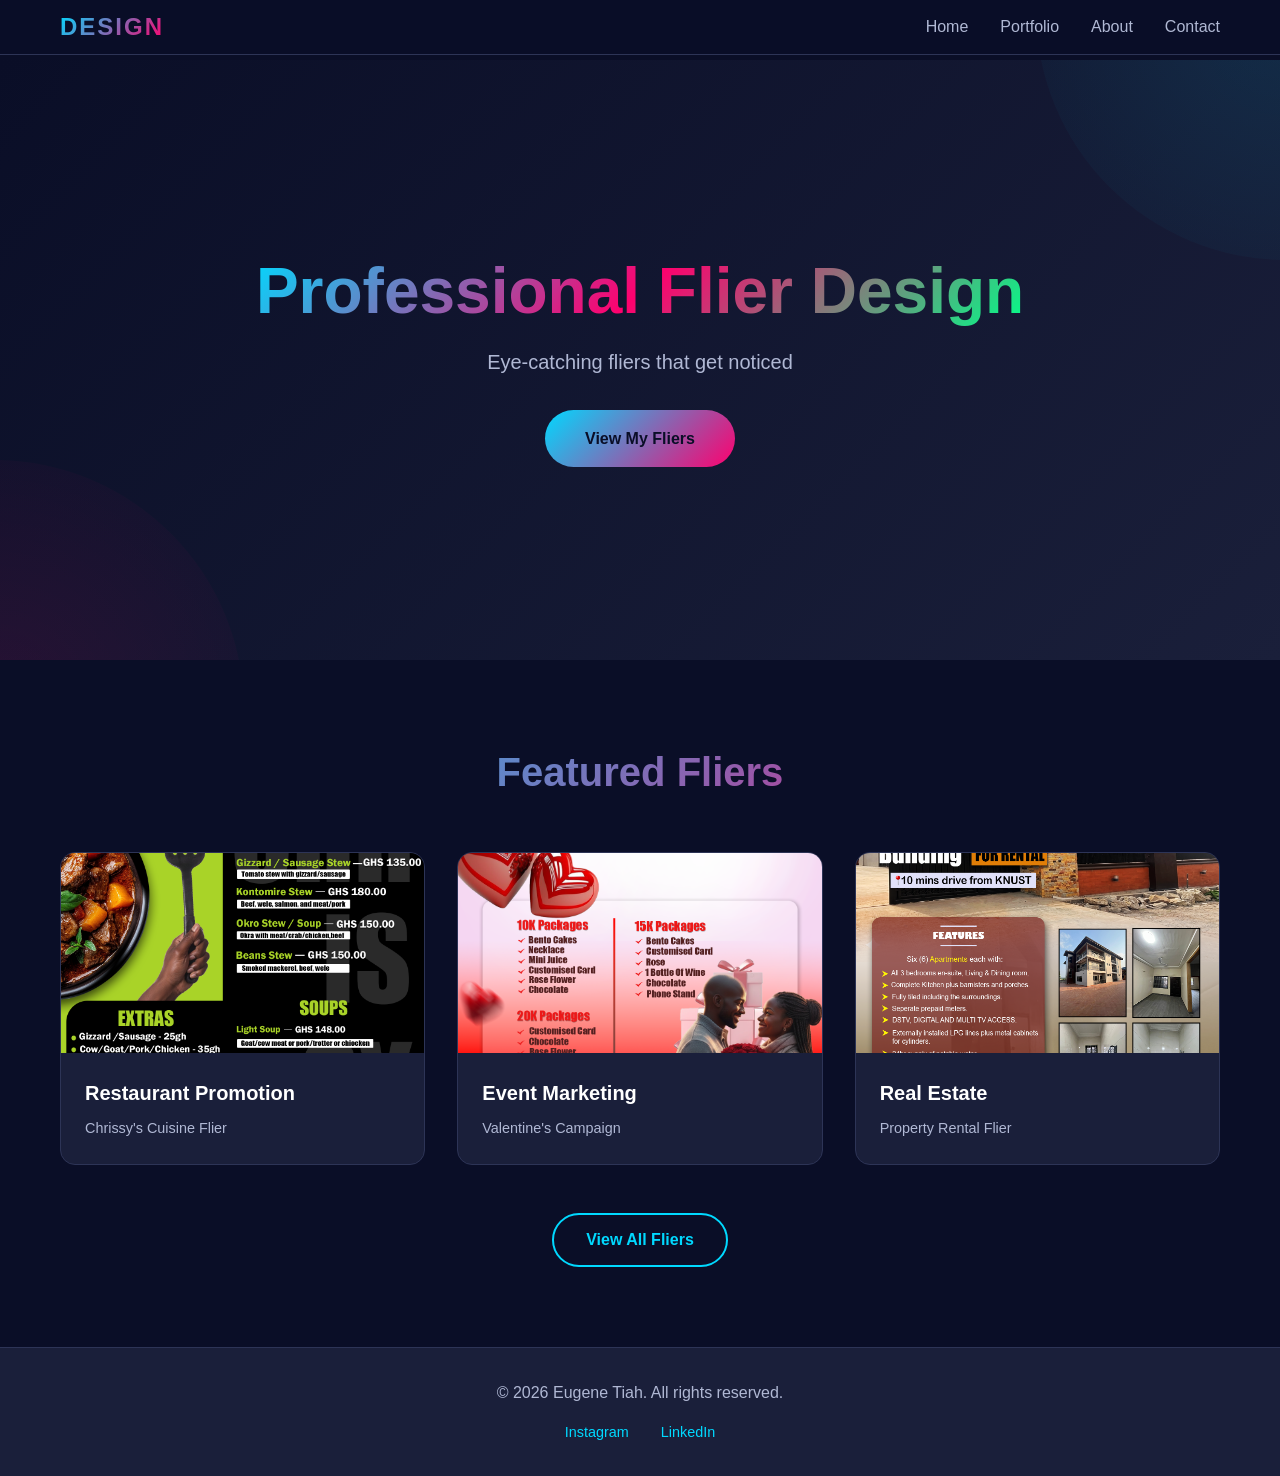
==== index.html @ 883fb778 "Add graphic design flier portfolio" ====
<!DOCTYPE html>
<html lang="en">
<head>
    <meta charset="UTF-8">
    <meta name="viewport" content="width=device-width, initial-scale=1.0">
    <title>Graphic Designer Portfolio</title>
    <link rel="stylesheet" href="styles.css">
</head>
<body>
    <!-- Navigation -->
    <nav class="navbar">
        <div class="nav-container">
            <div class="nav-logo">
                <a href="index.html">DESIGN</a>
            </div>
            <ul class="nav-menu">
                <li><a href="index.html" class="nav-link active">Home</a></li>
                <li><a href="portfolio.html" class="nav-link">Portfolio</a></li>
                <li><a href="about.html" class="nav-link">About</a></li>
                <li><a href="contact.html" class="nav-link">Contact</a></li>
            </ul>
            <div class="hamburger">
                <span></span>
                <span></span>
                <span></span>
            </div>
        </div>
    </nav>

    <!-- Hero Section -->
    <section class="hero">
        <div class="hero-content">
            <h1>Professional Flier Design</h1>
            <p>Eye-catching fliers that get noticed</p>
            <a href="portfolio.html" class="cta-button">View My Fliers</a>
        </div>
        <div class="hero-background">
            <!-- Gradient background -->
        </div>
    </section>

    <!-- Featured Work Section -->
    <section class="featured">
        <div class="container">
            <h2>Featured Fliers</h2>
            <div class="featured-grid">
                <div class="featured-card">
                    <div class="featured-image" style="background: url('Chrissy\'s Cuisine.png') center/cover;"></div>
                    <h3>Restaurant Promotion</h3>
                    <p>Chrissy's Cuisine Flier</p>
                </div>
                <div class="featured-card">
                    <div class="featured-image" style="background: url('Valentine.png') center/cover;"></div>
                    <h3>Event Marketing</h3>
                    <p>Valentine's Campaign</p>
                </div>
                <div class="featured-card">
                    <div class="featured-image" style="background: url('Rental.png') center/cover;"></div>
                    <h3>Real Estate</h3>
                    <p>Property Rental Flier</p>
                </div>
            </div>
            <div class="view-more">
                <a href="portfolio.html" class="secondary-button">View All Fliers</a>
            </div>
        </div>
    </section>

    <!-- Footer -->
    <footer class="footer">
        <div class="footer-content">
            <p>&copy; 2026 Eugene Tiah. All rights reserved.</p>
            <div class="social-links">
                <a href="https://instagram.com/rantsonbusinesses" class="social-icon">Instagram</a>
                <a href="https://linkedin.com/in/agbezuge-tiah" class="social-icon">LinkedIn</a>
            </div>
        </div>
    </footer>

    <script src="script.js"></script>
</body>
</html>
---- styles.css ----
/* ==================== GLOBAL STYLES ==================== */
* {
    margin: 0;
    padding: 0;
    box-sizing: border-box;
}

:root {
    --primary-bg: #0a0e27;
    --secondary-bg: #1a1f3a;
    --text-primary: #ffffff;
    --text-secondary: #b0b8d4;
    --accent-primary: #00d9ff;
    --accent-secondary: #ff006e;
    --accent-tertiary: #00ff88;
    --border-color: #2d3456;
}

html {
    scroll-behavior: smooth;
}

body {
    font-family: 'Segoe UI', Tahoma, Geneva, Verdana, sans-serif;
    background-color: var(--primary-bg);
    color: var(--text-primary);
    line-height: 1.6;
    overflow-x: hidden;
}

.container {
    max-width: 1200px;
    margin: 0 auto;
    padding: 0 20px;
}

/* ==================== NAVIGATION ==================== */
.navbar {
    position: fixed;
    top: 0;
    width: 100%;
    background-color: rgba(10, 14, 39, 0.95);
    backdrop-filter: blur(10px);
    border-bottom: 1px solid var(--border-color);
    z-index: 1000;
    padding: 0.5rem 0;
}

.nav-container {
    max-width: 1200px;
    margin: 0 auto;
    padding: 0 20px;
    display: flex;
    justify-content: space-between;
    align-items: center;
}

.nav-logo a {
    font-size: 1.5rem;
    font-weight: bold;
    background: linear-gradient(135deg, var(--accent-primary), var(--accent-secondary));
    -webkit-background-clip: text;
    -webkit-text-fill-color: transparent;
    background-clip: text;
    text-decoration: none;
    letter-spacing: 2px;
}

.nav-menu {
    display: flex;
    list-style: none;
    gap: 2rem;
}

.nav-link {
    color: var(--text-secondary);
    text-decoration: none;
    transition: all 0.3s ease;
    font-weight: 500;
}

.nav-link:hover,
.nav-link.active {
    color: var(--accent-primary);
}

.hamburger {
    display: none;
    flex-direction: column;
    cursor: pointer;
}

.hamburger span {
    width: 25px;
    height: 3px;
    background-color: var(--accent-primary);
    margin: 5px 0;
    transition: 0.3s;
    border-radius: 2px;
}

/* ==================== HERO SECTION ==================== */
.hero {
    margin-top: 60px;
    min-height: 600px;
    background: linear-gradient(135deg, var(--primary-bg) 0%, var(--secondary-bg) 100%);
    display: flex;
    align-items: center;
    justify-content: center;
    position: relative;
    overflow: hidden;
}

.hero::before {
    content: '';
    position: absolute;
    top: -50%;
    right: -20%;
    width: 500px;
    height: 500px;
    background: radial-gradient(circle, rgba(0, 217, 255, 0.1), transparent);
    border-radius: 50%;
    animation: float 20s ease-in-out infinite;
}

.hero::after {
    content: '';
    position: absolute;
    bottom: -50%;
    left: -20%;
    width: 500px;
    height: 500px;
    background: radial-gradient(circle, rgba(255, 0, 110, 0.1), transparent);
    border-radius: 50%;
    animation: float 20s ease-in-out infinite reverse;
}

@keyframes float {
    0%, 100% { transform: translateY(0px); }
    50% { transform: translateY(30px); }
}

.hero-content {
    text-align: center;
    position: relative;
    z-index: 2;
    animation: fadeInUp 1s ease-out;
}

@keyframes fadeInUp {
    from {
        opacity: 0;
        transform: translateY(30px);
    }
    to {
        opacity: 1;
        transform: translateY(0);
    }
}

.hero h1 {
    font-size: 4rem;
    margin-bottom: 1rem;
    background: linear-gradient(135deg, var(--accent-primary), var(--accent-secondary), var(--accent-tertiary));
    -webkit-background-clip: text;
    -webkit-text-fill-color: transparent;
    background-clip: text;
    line-height: 1.2;
}

.hero p {
    font-size: 1.25rem;
    color: var(--text-secondary);
    margin-bottom: 2rem;
}

/* ==================== BUTTONS ==================== */
.cta-button {
    display: inline-block;
    padding: 1rem 2.5rem;
    background: linear-gradient(135deg, var(--accent-primary), var(--accent-secondary));
    color: var(--primary-bg);
    text-decoration: none;
    border-radius: 50px;
    font-weight: 600;
    transition: all 0.3s ease;
    border: none;
    cursor: pointer;
}

.cta-button:hover {
    transform: translateY(-3px);
    box-shadow: 0 10px 30px rgba(0, 217, 255, 0.4);
}

.secondary-button {
    display: inline-block;
    padding: 0.75rem 2rem;
    background: transparent;
    color: var(--accent-primary);
    text-decoration: none;
    border: 2px solid var(--accent-primary);
    border-radius: 50px;
    font-weight: 600;
    transition: all 0.3s ease;
}

.secondary-button:hover {
    background: var(--accent-primary);
    color: var(--primary-bg);
}

/* ==================== FEATURED SECTION ==================== */
.featured {
    padding: 80px 0;
    background-color: var(--primary-bg);
}

.featured h2 {
    font-size: 2.5rem;
    margin-bottom: 3rem;
    text-align: center;
    background: linear-gradient(135deg, var(--accent-primary), var(--accent-secondary));
    -webkit-background-clip: text;
    -webkit-text-fill-color: transparent;
    background-clip: text;
}

.featured-grid {
    display: grid;
    grid-template-columns: repeat(auto-fit, minmax(300px, 1fr));
    gap: 2rem;
    margin-bottom: 3rem;
}

.featured-card {
    background-color: var(--secondary-bg);
    border-radius: 15px;
    overflow: hidden;
    border: 1px solid var(--border-color);
    transition: all 0.3s ease;
}

.featured-card:hover {
    border-color: var(--accent-primary);
    transform: translateY(-10px);
    box-shadow: 0 20px 40px rgba(0, 217, 255, 0.2);
}

.featured-image {
    width: 100%;
    height: 200px;
    background: linear-gradient(135deg, var(--accent-primary), var(--accent-secondary));
}

.featured-card h3 {
    padding: 1.5rem 1.5rem 0.5rem;
    font-size: 1.25rem;
}

.featured-card p {
    padding: 0 1.5rem 1.5rem;
    color: var(--text-secondary);
    font-size: 0.9rem;
}

.view-more {
    text-align: center;
}

/* ==================== PAGE HEADER ==================== */
.page-header {
    margin-top: 100px;
    padding: 60px 20px;
    text-align: center;
    background: linear-gradient(135deg, var(--secondary-bg), var(--primary-bg));
}

.page-header h1 {
    font-size: 3rem;
    margin-bottom: 0.5rem;
    background: linear-gradient(135deg, var(--accent-primary), var(--accent-secondary));
    -webkit-background-clip: text;
    -webkit-text-fill-color: transparent;
    background-clip: text;
}

.page-header p {
    font-size: 1.1rem;
    color: var(--text-secondary);
}

/* ==================== PORTFOLIO SECTION ==================== */
.portfolio {
    padding: 60px 0 80px;
}

.filter-buttons {
    display: flex;
    justify-content: center;
    gap: 1rem;
    margin-bottom: 3rem;
    flex-wrap: wrap;
}

.filter-btn {
    padding: 0.75rem 1.5rem;
    background-color: transparent;
    color: var(--text-secondary);
    border: 2px solid var(--border-color);
    border-radius: 25px;
    cursor: pointer;
    transition: all 0.3s ease;
    font-size: 0.95rem;
    font-weight: 500;
}

.filter-btn:hover,
.filter-btn.active {
    background: var(--accent-primary);
    color: var(--primary-bg);
    border-color: var(--accent-primary);
}

.portfolio-grid {
    display: grid;
    grid-template-columns: repeat(auto-fill, minmax(300px, 1fr));
    gap: 2rem;
}

.portfolio-item {
    background-color: var(--secondary-bg);
    border-radius: 12px;
    overflow: hidden;
    border: 1px solid var(--border-color);
    transition: all 0.3s ease;
    cursor: pointer;
}

.portfolio-item:hover {
    border-color: var(--accent-primary);
    transform: translateY(-8px);
    box-shadow: 0 15px 40px rgba(0, 217, 255, 0.2);
}

.portfolio-image {
    width: 100%;
    height: 250px;
    background: linear-gradient(135deg, var(--accent-primary), var(--accent-secondary));
}

.portfolio-info {
    padding: 1.5rem;
}

.portfolio-info h3 {
    margin-bottom: 0.5rem;
    font-size: 1.1rem;
}

.portfolio-info p {
    color: var(--text-secondary);
    font-size: 0.9rem;
}

/* ==================== ABOUT SECTION ==================== */
.about {
    padding: 80px 0;
}

.about-grid {
    display: grid;
    grid-template-columns: 1fr 1fr;
    gap: 4rem;
    align-items: center;
    margin-bottom: 5rem;
}

.about-text h2 {
    font-size: 2.5rem;
    margin-bottom: 1.5rem;
    background: linear-gradient(135deg, var(--accent-primary), var(--accent-secondary));
    -webkit-background-clip: text;
    -webkit-text-fill-color: transparent;
    background-clip: text;
}

.about-text p {
    color: var(--text-secondary);
    margin-bottom: 1.5rem;
    line-height: 1.8;
    font-size: 1rem;
}

.image-placeholder {
    width: 100%;
    height: 400px;
    border-radius: 15px;
    background: linear-gradient(135deg, var(--accent-primary), var(--accent-secondary));
}

/* ==================== SKILLS SECTION ==================== */
.skills-section {
    margin-bottom: 5rem;
}

.skills-section h2 {
    font-size: 2rem;
    margin-bottom: 2rem;
    background: linear-gradient(135deg, var(--accent-primary), var(--accent-secondary));
    -webkit-background-clip: text;
    -webkit-text-fill-color: transparent;
    background-clip: text;
}

.skills-grid {
    display: grid;
    grid-template-columns: repeat(auto-fit, minmax(250px, 1fr));
    gap: 2rem;
}

.skill-card {
    background-color: var(--secondary-bg);
    padding: 2rem;
    border-radius: 12px;
    border: 1px solid var(--border-color);
    transition: all 0.3s ease;
}

.skill-card:hover {
    border-color: var(--accent-primary);
    transform: translateY(-5px);
}

.skill-card h3 {
    color: var(--accent-primary);
    margin-bottom: 0.75rem;
    font-size: 1.2rem;
}

.skill-card p {
    color: var(--text-secondary);
    font-size: 0.95rem;
}

/* ==================== TOOLS SECTION ==================== */
.tools-section {
    margin-top: 5rem;
}

.tools-section h2 {
    font-size: 2rem;
    margin-bottom: 2rem;
    background: linear-gradient(135deg, var(--accent-primary), var(--accent-secondary));
    -webkit-background-clip: text;
    -webkit-text-fill-color: transparent;
    background-clip: text;
}

.tools-list {
    display: flex;
    flex-wrap: wrap;
    gap: 1rem;
}

.tool-tag {
    background-color: var(--secondary-bg);
    color: var(--accent-primary);
    padding: 0.75rem 1.5rem;
    border-radius: 25px;
    border: 1px solid var(--accent-primary);
    font-size: 0.95rem;
    transition: all 0.3s ease;
}

.tool-tag:hover {
    background: var(--accent-primary);
    color: var(--primary-bg);
}

/* ==================== CTA SECTION ==================== */
.cta-section {
    padding: 80px 0;
    text-align: center;
    background: linear-gradient(135deg, var(--secondary-bg), var(--primary-bg));
    border-top: 1px solid var(--border-color);
    border-bottom: 1px solid var(--border-color);
}

.cta-section h2 {
    font-size: 2.5rem;
    margin-bottom: 1rem;
    background: linear-gradient(135deg, var(--accent-primary), var(--accent-secondary));
    -webkit-background-clip: text;
    -webkit-text-fill-color: transparent;
    background-clip: text;
}

.cta-section p {
    font-size: 1.1rem;
    color: var(--text-secondary);
    margin-bottom: 2rem;
}

/* ==================== CONTACT SECTION ==================== */
.contact {
    padding: 80px 0;
}

.contact-grid {
    display: grid;
    grid-template-columns: 1fr 1fr;
    gap: 4rem;
}

.contact-form-wrapper h2,
.contact-info h2 {
    font-size: 2rem;
    margin-bottom: 2rem;
    color: var(--accent-primary);
}

.form-group {
    margin-bottom: 1.5rem;
}

.form-group label {
    display: block;
    margin-bottom: 0.5rem;
    color: var(--text-primary);
    font-weight: 500;
}

.form-group input,
.form-group textarea {
    width: 100%;
    padding: 0.75rem 1rem;
    background-color: var(--secondary-bg);
    border: 1px solid var(--border-color);
    border-radius: 8px;
    color: var(--text-primary);
    font-family: inherit;
    transition: all 0.3s ease;
}

.form-group input:focus,
.form-group textarea:focus {
    outline: none;
    border-color: var(--accent-primary);
    box-shadow: 0 0 10px rgba(0, 217, 255, 0.3);
}

.submit-btn {
    width: 100%;
    padding: 1rem;
    background: linear-gradient(135deg, var(--accent-primary), var(--accent-secondary));
    color: var(--primary-bg);
    border: none;
    border-radius: 8px;
    font-weight: 600;
    font-size: 1rem;
    cursor: pointer;
    transition: all 0.3s ease;
}

.submit-btn:hover {
    transform: translateY(-3px);
    box-shadow: 0 10px 30px rgba(0, 217, 255, 0.4);
}

.contact-info {
    padding: 2rem;
    background-color: var(--secondary-bg);
    border-radius: 12px;
    border: 1px solid var(--border-color);
}

.info-item {
    margin-bottom: 2rem;
}

.info-item h3 {
    color: var(--accent-primary);
    margin-bottom: 0.5rem;
    font-size: 1.1rem;
}

.info-item p,
.info-item a {
    color: var(--text-secondary);
    text-decoration: none;
    transition: all 0.3s ease;
}

.info-item a:hover {
    color: var(--accent-primary);
}

.social-links-large {
    display: flex;
    flex-direction: column;
    gap: 0.75rem;
}

.social-button {
    display: inline-block;
    padding: 0.75rem 1rem;
    background-color: var(--primary-bg);
    color: var(--accent-primary);
    text-decoration: none;
    border: 2px solid var(--accent-primary);
    border-radius: 8px;
    text-align: center;
    transition: all 0.3s ease;
    cursor: pointer;
}

.social-button:hover {
    background: var(--accent-primary);
    color: var(--primary-bg);
}

/* ==================== FOOTER ==================== */
.footer {
    background-color: var(--secondary-bg);
    border-top: 1px solid var(--border-color);
    padding: 2rem 0;
    text-align: center;
}

.footer-content {
    max-width: 1200px;
    margin: 0 auto;
    padding: 0 20px;
}

.footer-content p {
    color: var(--text-secondary);
    margin-bottom: 1rem;
}

.social-links {
    display: flex;
    justify-content: center;
    gap: 2rem;
    flex-wrap: wrap;
}

.social-icon {
    color: var(--accent-primary);
    text-decoration: none;
    transition: all 0.3s ease;
    font-size: 0.9rem;
}

.social-icon:hover {
    color: var(--accent-secondary);
    transform: translateY(-3px);
}

/* ==================== RESPONSIVE DESIGN ==================== */
@media (max-width: 768px) {
    .hamburger {
        display: flex;
    }

    .nav-menu {
        position: fixed;
        left: -100%;
        top: 60px;
        flex-direction: column;
        background-color: var(--secondary-bg);
        width: 100%;
        text-align: center;
        transition: 0.3s;
        gap: 0;
        padding: 2rem 0;
    }

    .nav-menu.active {
        left: 0;
    }

    .hero h1 {
        font-size: 2.5rem;
    }

    .hero p {
        font-size: 1rem;
    }

    .featured h2,
    .page-header h1,
    .about-text h2,
    .cta-section h2 {
        font-size: 2rem;
    }

    .about-grid,
    .contact-grid {
        grid-template-columns: 1fr;
        gap: 2rem;
    }

    .featured-grid,
    .portfolio-grid,
    .skills-grid {
        grid-template-columns: 1fr;
    }

    .filter-buttons {
        gap: 0.75rem;
    }

    .filter-btn {
        padding: 0.5rem 1rem;
        font-size: 0.85rem;
    }
}

@media (max-width: 480px) {
    .hero {
        min-height: 400px;
        margin-top: 60px;
    }

    .hero h1 {
        font-size: 1.75rem;
    }

    .hero p {
        font-size: 0.9rem;
    }

    .featured,
    .about,
    .contact,
    .cta-section {
        padding: 40px 0;
    }

    .featured h2,
    .page-header h1,
    .about-text h2,
    .cta-section h2 {
        font-size: 1.5rem;
    }

    .nav-menu {
        top: 50px;
    }

    .cta-button {
        padding: 0.75rem 1.5rem;
        font-size: 0.9rem;
    }

    .social-links {
        gap: 1rem;
    }
}
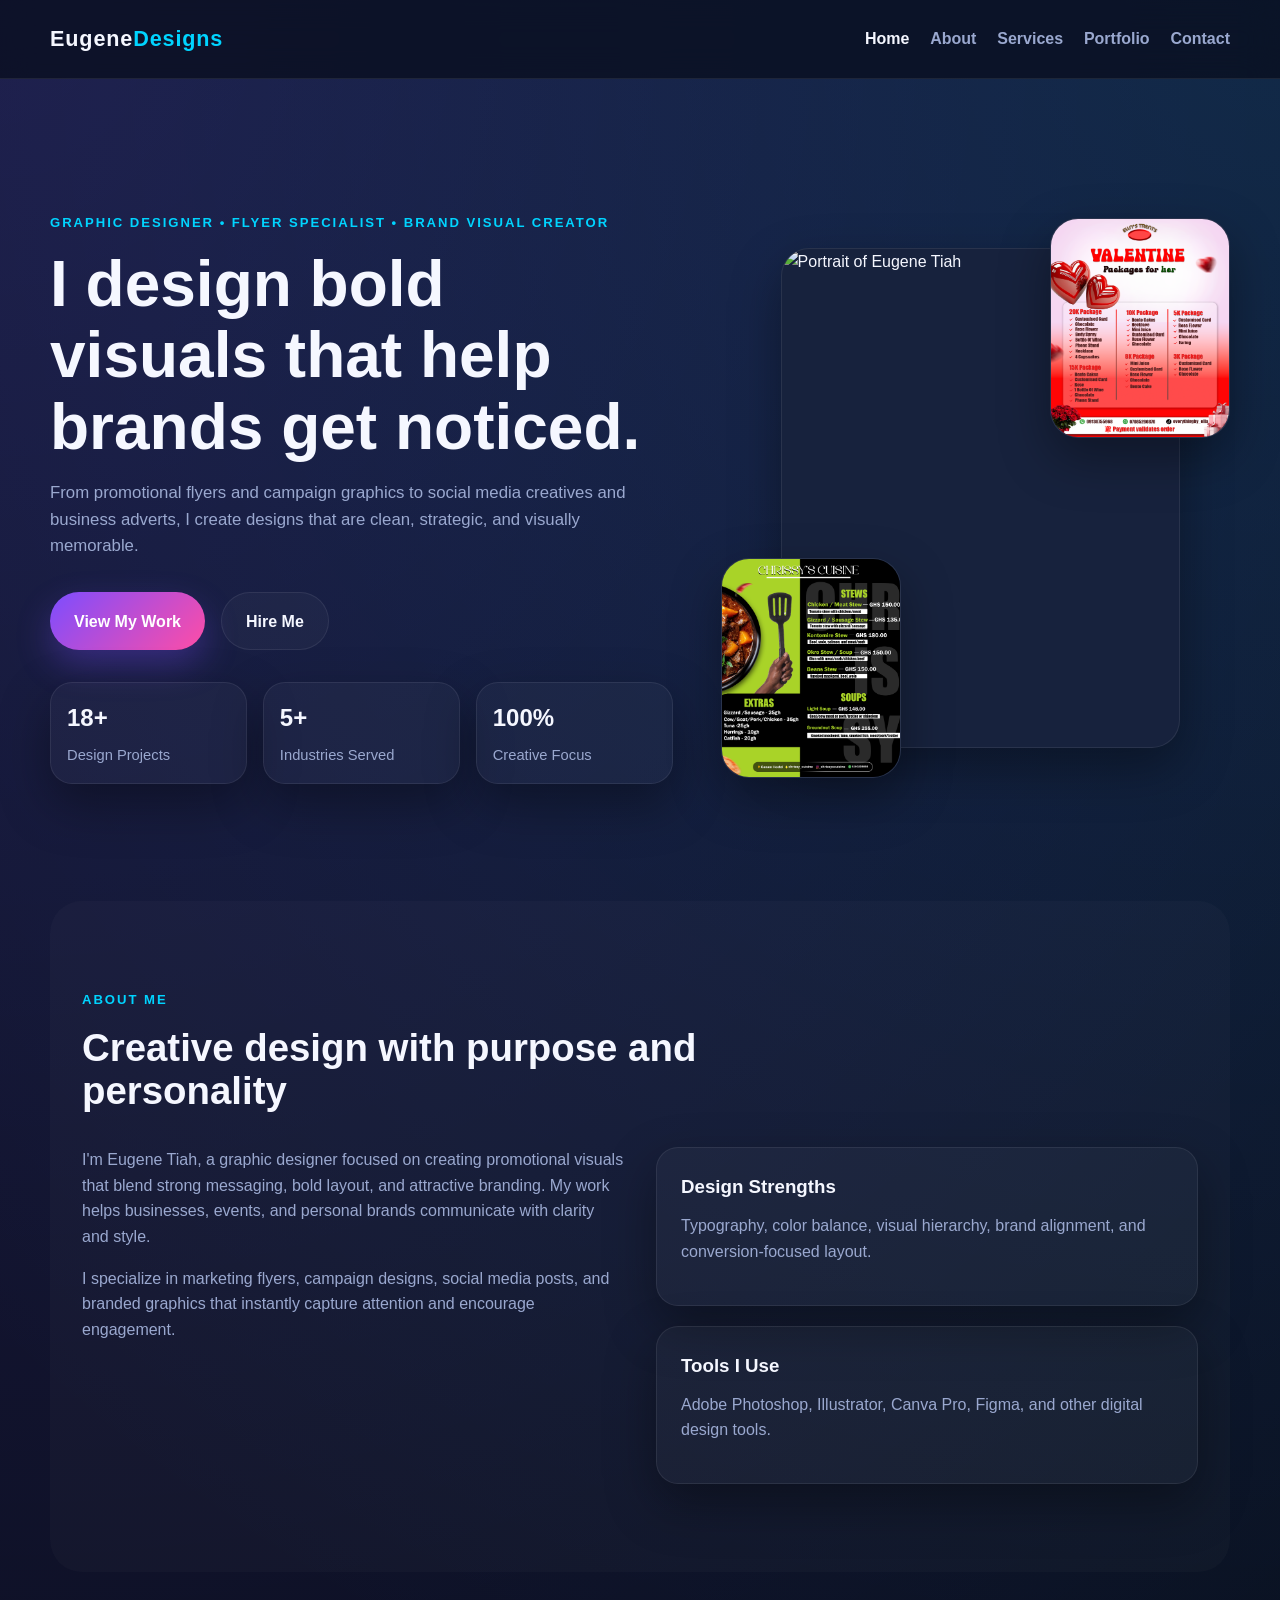
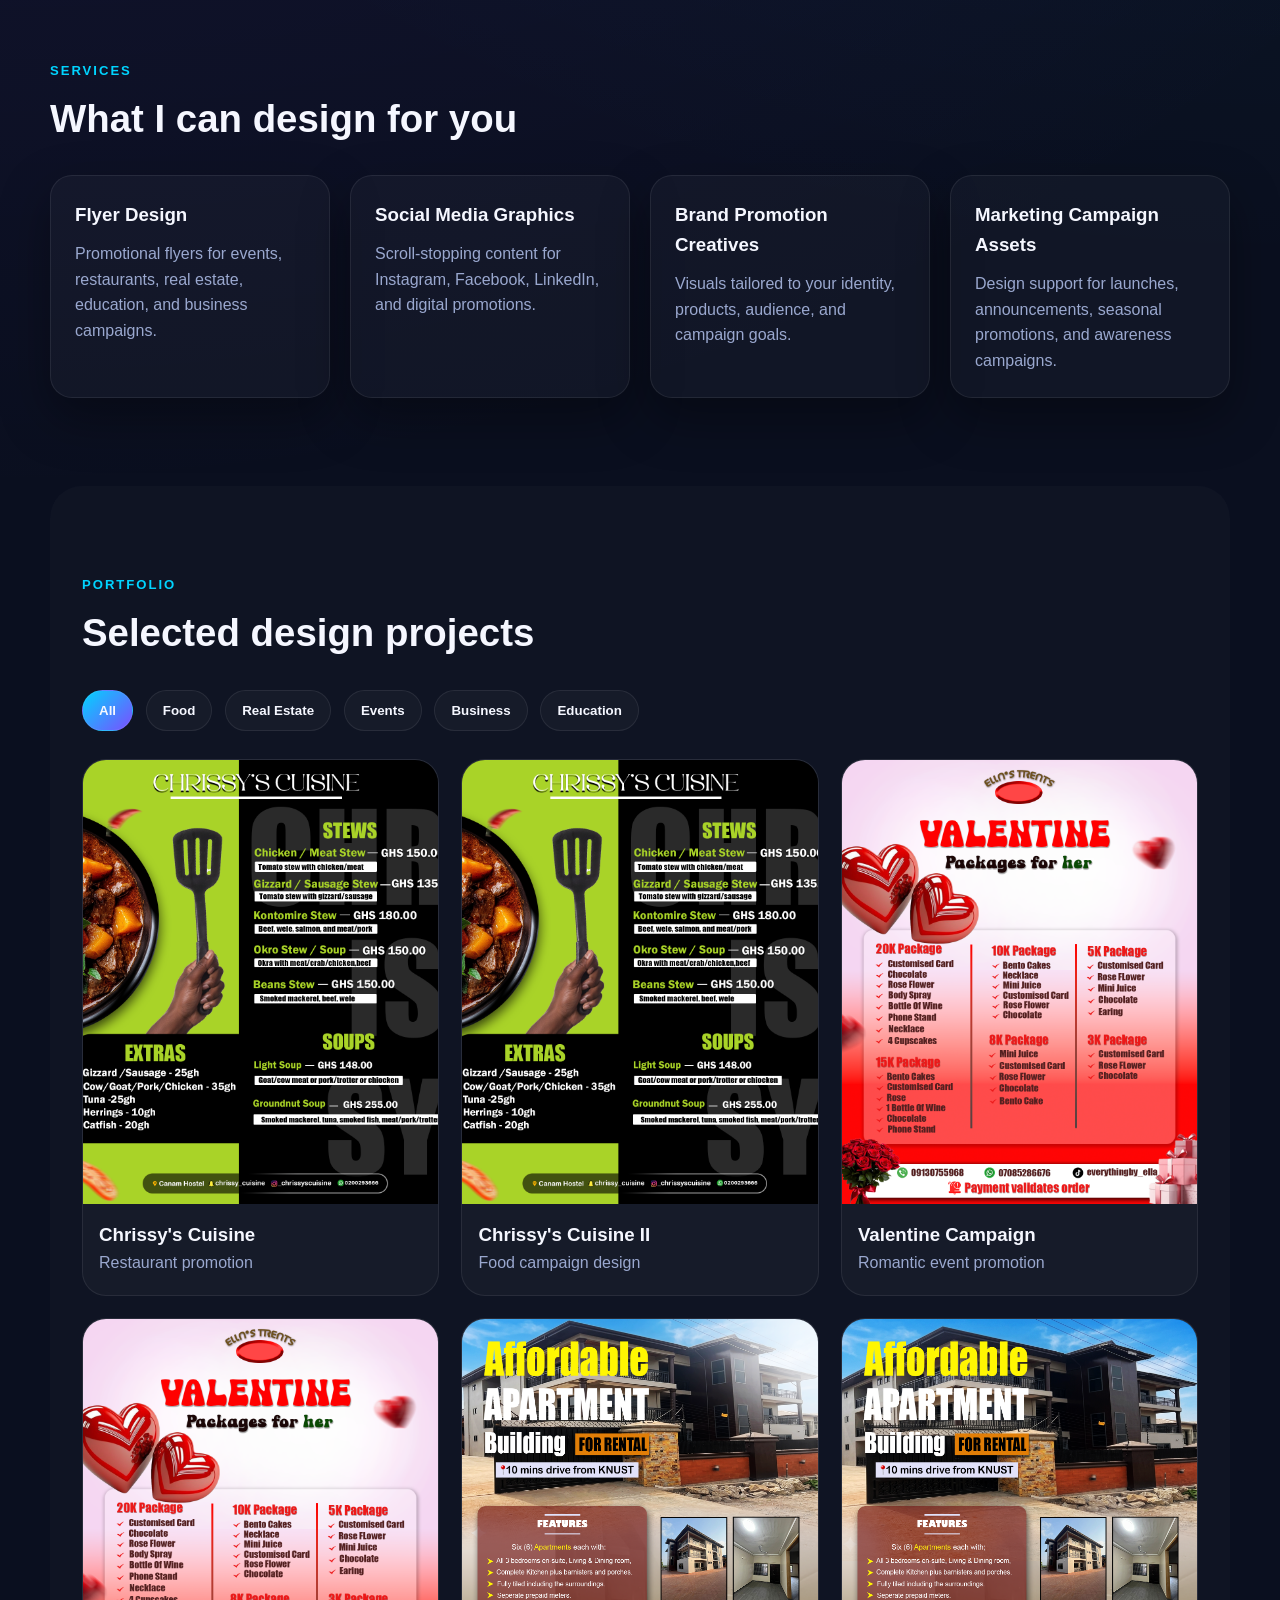
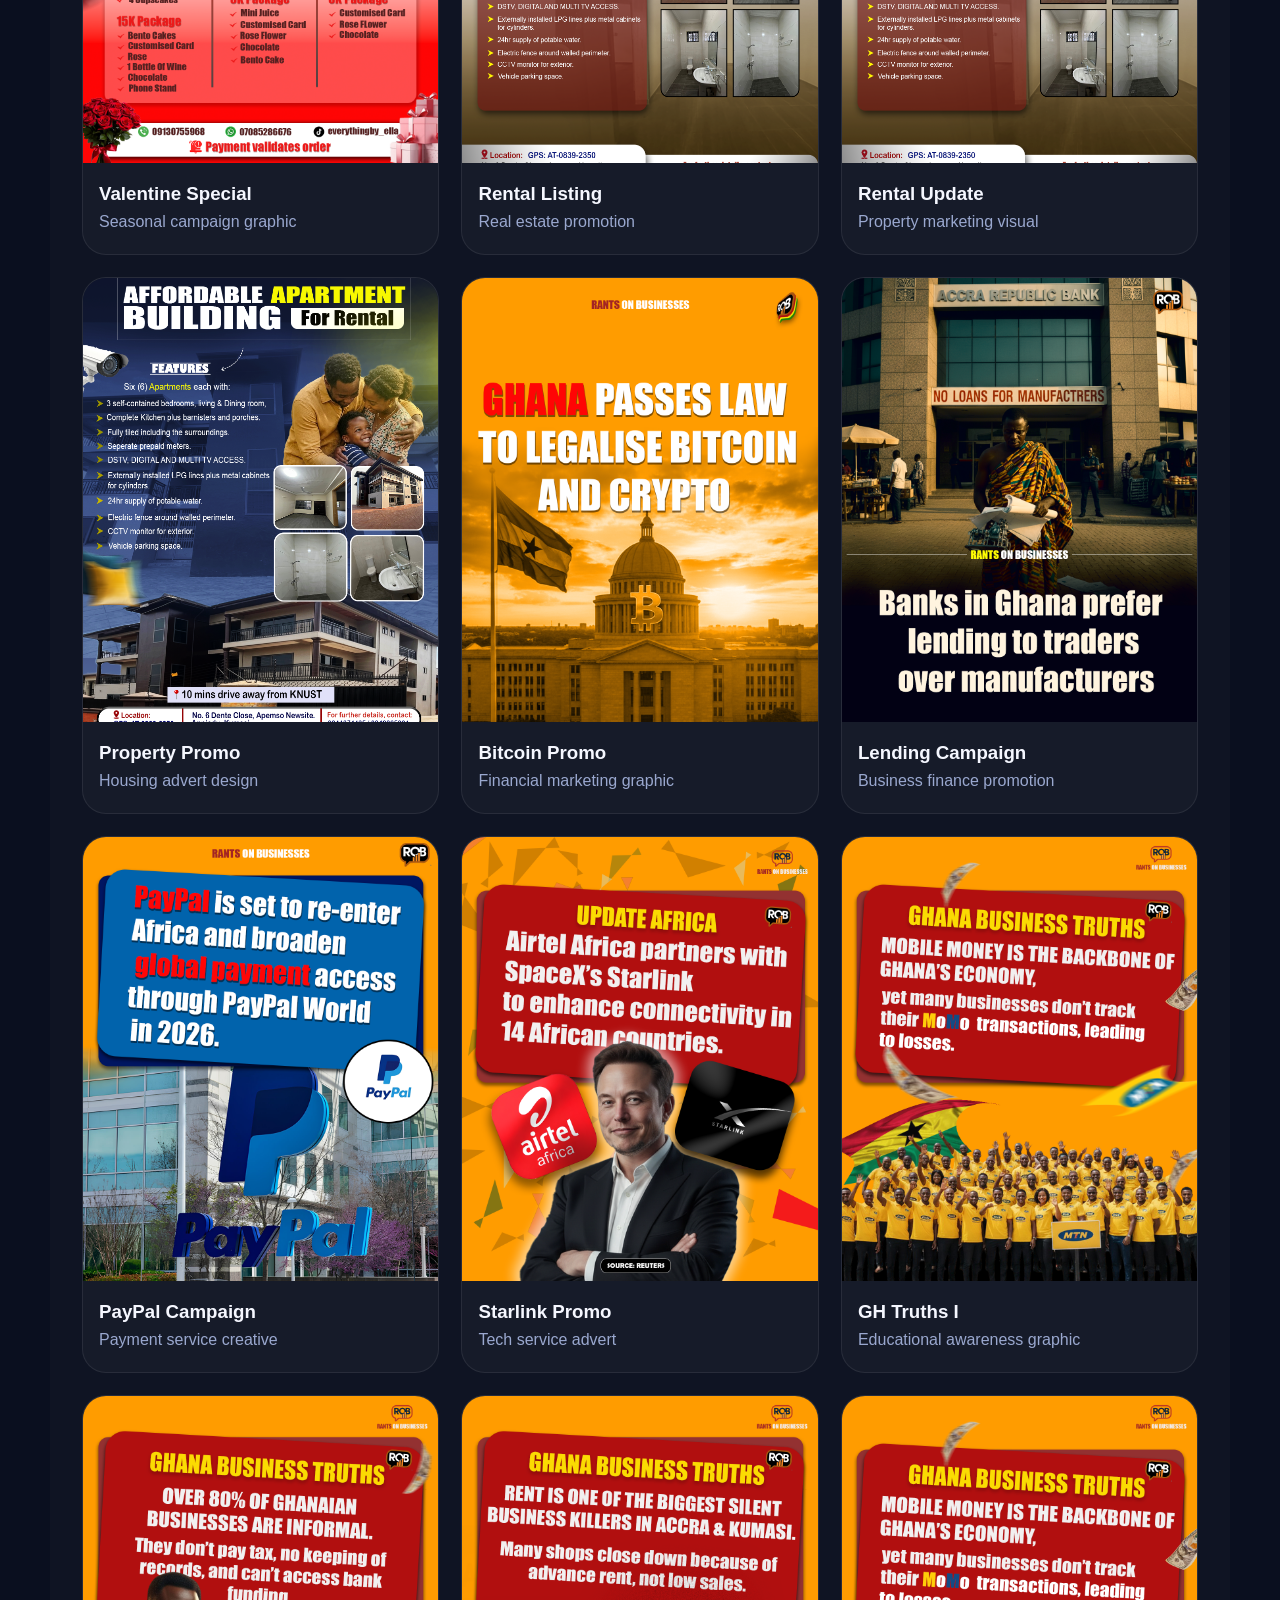
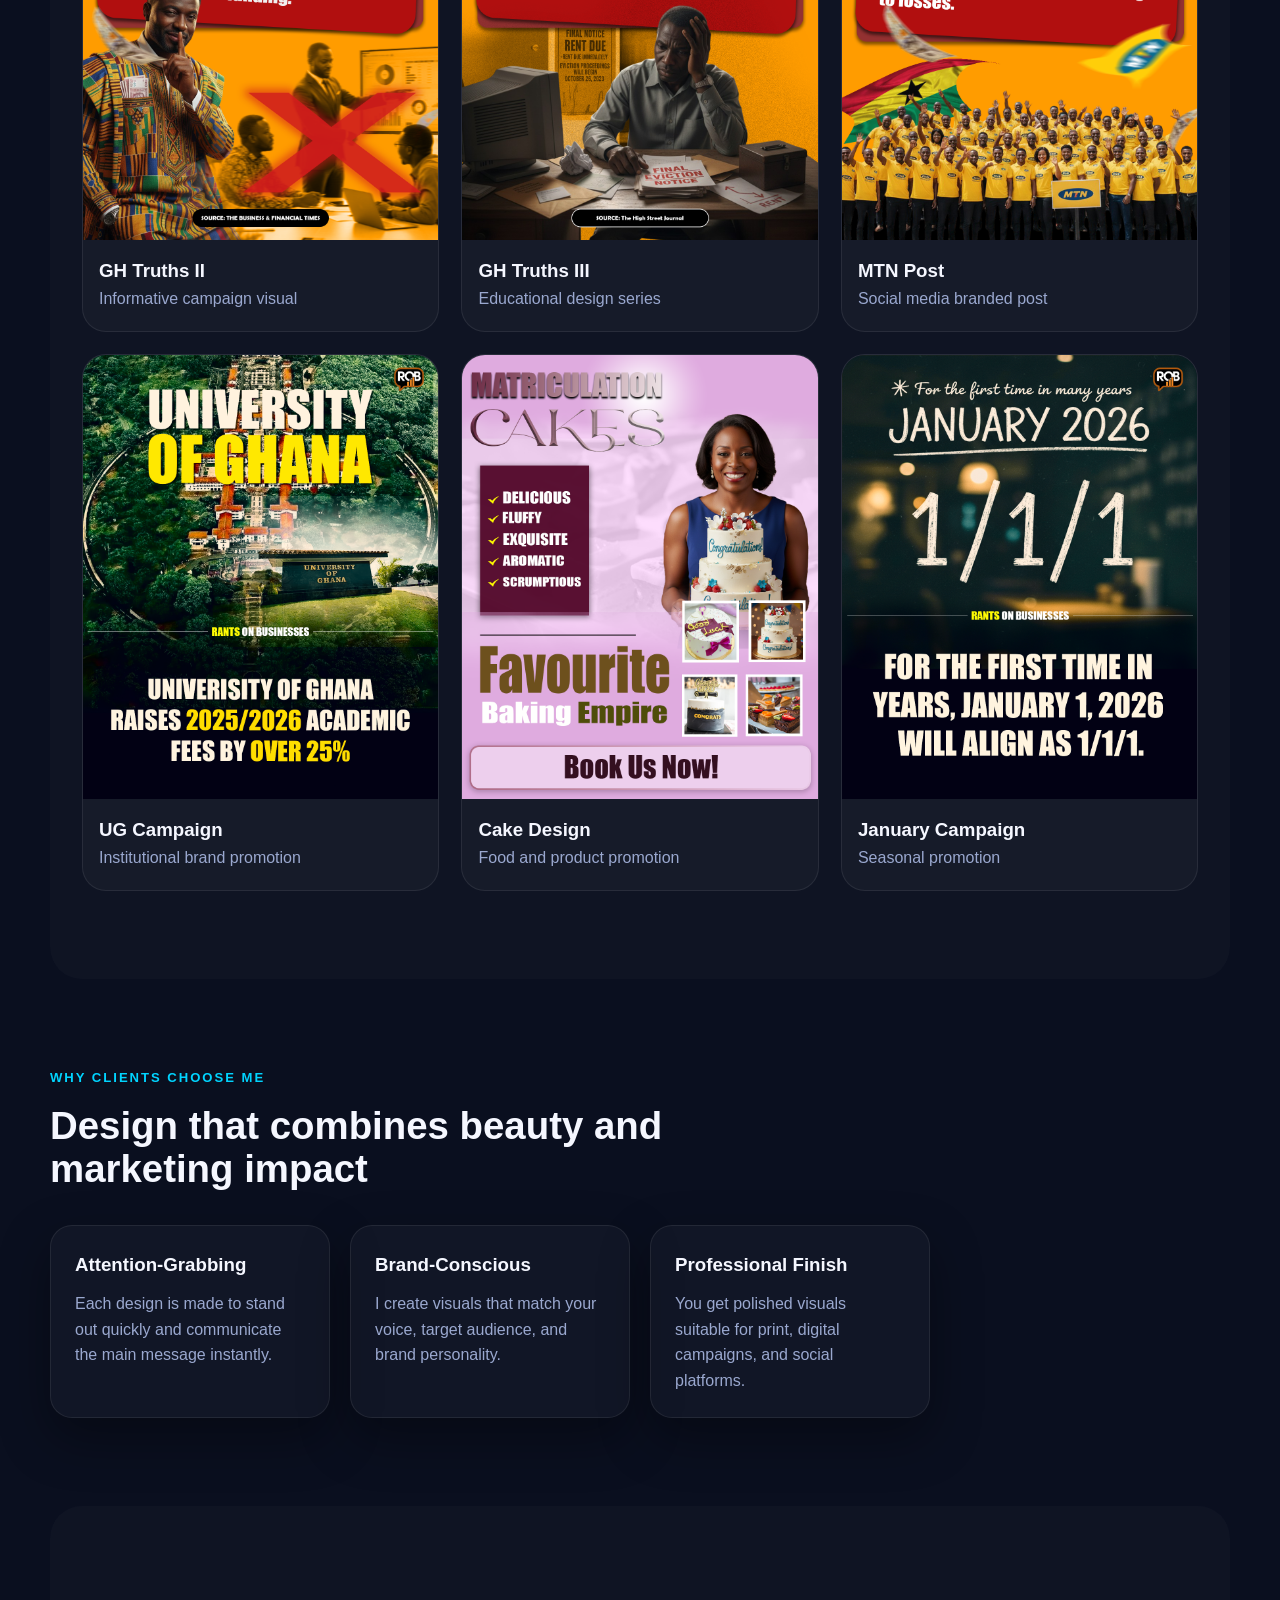
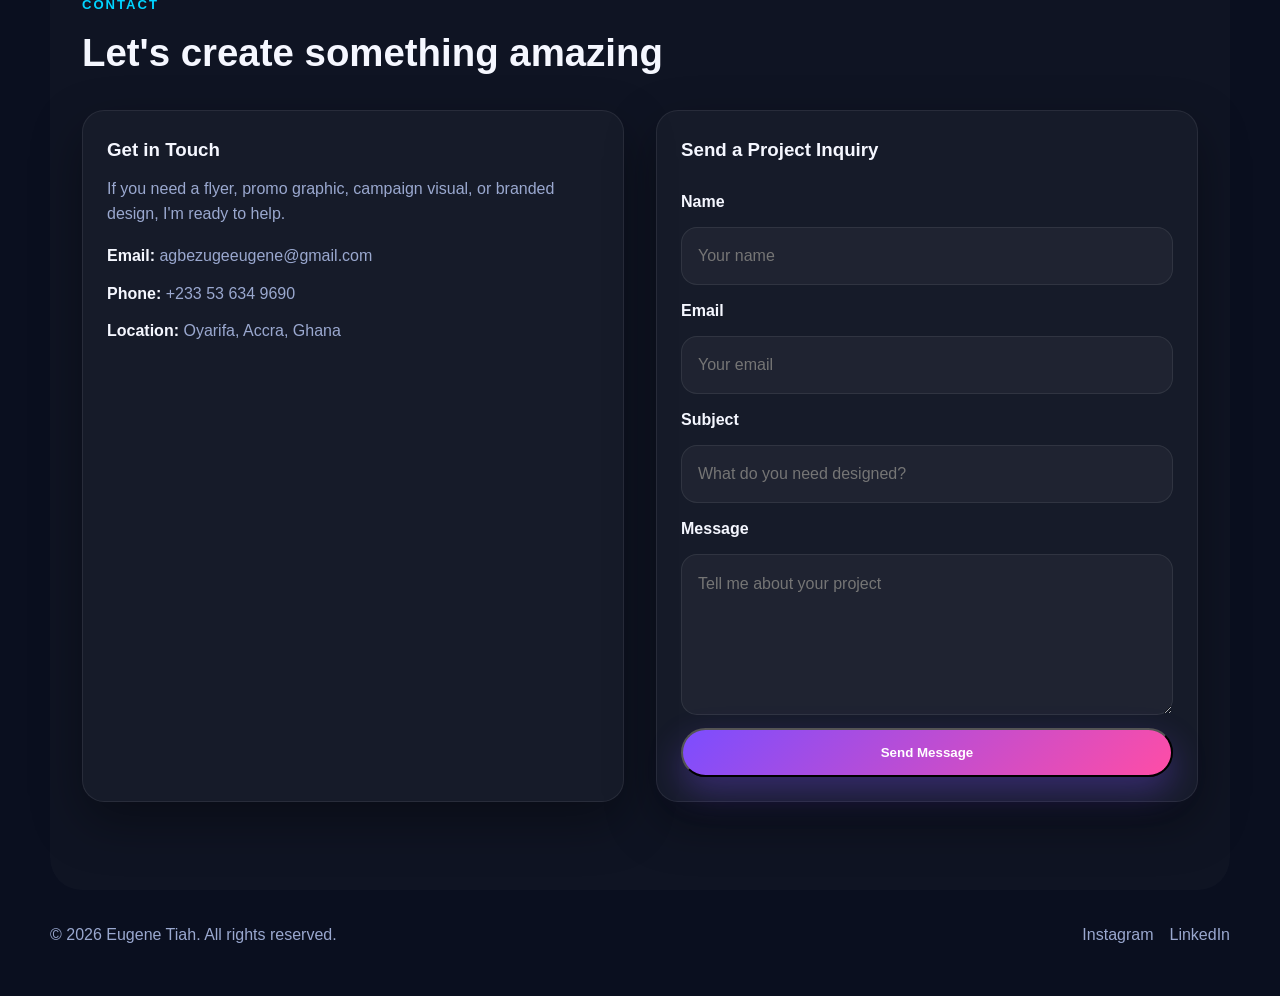
==== commit 779ea98d: "Update single-page portfolio design" ====
--- a/index.html
+++ b/index.html
@@ -3,77 +3,279 @@
 <head>
     <meta charset="UTF-8">
     <meta name="viewport" content="width=device-width, initial-scale=1.0">
-    <title>Graphic Designer Portfolio</title>
+    <meta name="description" content="Eugene Tiah graphic design portfolio featuring flyers, social media designs, brand promotions, and marketing visuals.">
+    <title>Eugene Tiah | Graphic Design Portfolio</title>
     <link rel="stylesheet" href="styles.css">
 </head>
 <body>
-    <!-- Navigation -->
-    <nav class="navbar">
-        <div class="nav-container">
-            <div class="nav-logo">
-                <a href="index.html">DESIGN</a>
-            </div>
-            <ul class="nav-menu">
-                <li><a href="index.html" class="nav-link active">Home</a></li>
-                <li><a href="portfolio.html" class="nav-link">Portfolio</a></li>
-                <li><a href="about.html" class="nav-link">About</a></li>
-                <li><a href="contact.html" class="nav-link">Contact</a></li>
-            </ul>
-            <div class="hamburger">
+    <header class="site-header">
+        <nav class="navbar">
+            <a href="#home" class="brand">Eugene<span>Designs</span></a>
+            <button class="menu-toggle" aria-label="Toggle navigation">
                 <span></span>
                 <span></span>
                 <span></span>
-            </div>
-        </div>
-    </nav>
-
-    <!-- Hero Section -->
-    <section class="hero">
-        <div class="hero-content">
-            <h1>Professional Flier Design</h1>
-            <p>Eye-catching fliers that get noticed</p>
-            <a href="portfolio.html" class="cta-button">View My Fliers</a>
-        </div>
-        <div class="hero-background">
-            <!-- Gradient background -->
-        </div>
-    </section>
-
-    <!-- Featured Work Section -->
-    <section class="featured">
-        <div class="container">
-            <h2>Featured Fliers</h2>
-            <div class="featured-grid">
-                <div class="featured-card">
-                    <div class="featured-image" style="background: url('Chrissy\'s Cuisine.png') center/cover;"></div>
-                    <h3>Restaurant Promotion</h3>
-                    <p>Chrissy's Cuisine Flier</p>
-                </div>
-                <div class="featured-card">
-                    <div class="featured-image" style="background: url('Valentine.png') center/cover;"></div>
-                    <h3>Event Marketing</h3>
-                    <p>Valentine's Campaign</p>
-                </div>
-                <div class="featured-card">
-                    <div class="featured-image" style="background: url('Rental.png') center/cover;"></div>
-                    <h3>Real Estate</h3>
-                    <p>Property Rental Flier</p>
-                </div>
-            </div>
-            <div class="view-more">
-                <a href="portfolio.html" class="secondary-button">View All Fliers</a>
-            </div>
-        </div>
-    </section>
-
-    <!-- Footer -->
-    <footer class="footer">
-        <div class="footer-content">
-            <p>&copy; 2026 Eugene Tiah. All rights reserved.</p>
-            <div class="social-links">
-                <a href="https://instagram.com/rantsonbusinesses" class="social-icon">Instagram</a>
-                <a href="https://linkedin.com/in/agbezuge-tiah" class="social-icon">LinkedIn</a>
-            </div>
+            </button>
+            <ul class="nav-links">
+                <li><a href="#home">Home</a></li>
+                <li><a href="#about">About</a></li>
+                <li><a href="#services">Services</a></li>
+                <li><a href="#portfolio">Portfolio</a></li>
+                <li><a href="#contact">Contact</a></li>
+            </ul>
+        </nav>
+    </header>
+
+    <main>
+        <section id="home" class="hero">
+            <div class="hero-text">
+                <p class="eyebrow">Graphic Designer • Flyer Specialist • Brand Visual Creator</p>
+                <h1>I design bold visuals that help brands get noticed.</h1>
+                <p class="hero-description">
+                    From promotional flyers and campaign graphics to social media creatives and business adverts,
+                    I create designs that are clean, strategic, and visually memorable.
+                </p>
+                <div class="hero-actions">
+                    <a href="#portfolio" class="btn btn-primary">View My Work</a>
+                    <a href="#contact" class="btn btn-secondary">Hire Me</a>
+                </div>
+                <div class="stats">
+                    <div>
+                        <strong>18+</strong>
+                        <span>Design Projects</span>
+                    </div>
+                    <div>
+                        <strong>5+</strong>
+                        <span>Industries Served</span>
+                    </div>
+                    <div>
+                        <strong>100%</strong>
+                        <span>Creative Focus</span>
+                    </div>
+                </div>
+            </div>
+            <div class="hero-visual">
+                <div class="hero-card hero-card-main">
+                    <img src="Eugene.png" alt="Portrait of Eugene Tiah">
+                </div>
+                <div class="hero-card hero-card-small top-card">
+                    <img src="Valentine 2.png" alt="Valentine flyer design preview">
+                </div>
+                <div class="hero-card hero-card-small bottom-card">
+                    <img src="Chrissy's Cuisine.png" alt="Restaurant flyer design preview">
+                </div>
+            </div>
+        </section>
+
+        <section id="about" class="section section-dark">
+            <div class="section-heading">
+                <p class="eyebrow">About Me</p>
+                <h2>Creative design with purpose and personality</h2>
+            </div>
+            <div class="about-grid">
+                <div>
+                    <p>
+                        I'm Eugene Tiah, a graphic designer focused on creating promotional visuals that blend
+                        strong messaging, bold layout, and attractive branding. My work helps businesses, events,
+                        and personal brands communicate with clarity and style.
+                    </p>
+                    <p>
+                        I specialize in marketing flyers, campaign designs, social media posts, and branded
+                        graphics that instantly capture attention and encourage engagement.
+                    </p>
+                </div>
+                <div class="about-cards">
+                    <article class="info-card">
+                        <h3>Design Strengths</h3>
+                        <p>Typography, color balance, visual hierarchy, brand alignment, and conversion-focused layout.</p>
+                    </article>
+                    <article class="info-card">
+                        <h3>Tools I Use</h3>
+                        <p>Adobe Photoshop, Illustrator, Canva Pro, Figma, and other digital design tools.</p>
+                    </article>
+                </div>
+            </div>
+        </section>
+
+        <section id="services" class="section">
+            <div class="section-heading">
+                <p class="eyebrow">Services</p>
+                <h2>What I can design for you</h2>
+            </div>
+            <div class="services-grid">
+                <article class="service-card">
+                    <h3>Flyer Design</h3>
+                    <p>Promotional flyers for events, restaurants, real estate, education, and business campaigns.</p>
+                </article>
+                <article class="service-card">
+                    <h3>Social Media Graphics</h3>
+                    <p>Scroll-stopping content for Instagram, Facebook, LinkedIn, and digital promotions.</p>
+                </article>
+                <article class="service-card">
+                    <h3>Brand Promotion Creatives</h3>
+                    <p>Visuals tailored to your identity, products, audience, and campaign goals.</p>
+                </article>
+                <article class="service-card">
+                    <h3>Marketing Campaign Assets</h3>
+                    <p>Design support for launches, announcements, seasonal promotions, and awareness campaigns.</p>
+                </article>
+            </div>
+        </section>
+
+        <section id="portfolio" class="section section-dark">
+            <div class="section-heading">
+                <p class="eyebrow">Portfolio</p>
+                <h2>Selected design projects</h2>
+            </div>
+
+            <div class="filter-bar">
+                <button class="filter-btn active" data-filter="all">All</button>
+                <button class="filter-btn" data-filter="food">Food</button>
+                <button class="filter-btn" data-filter="real-estate">Real Estate</button>
+                <button class="filter-btn" data-filter="event">Events</button>
+                <button class="filter-btn" data-filter="business">Business</button>
+                <button class="filter-btn" data-filter="education">Education</button>
+            </div>
+
+            <div class="portfolio-grid">
+                <article class="portfolio-item" data-category="food">
+                    <img src="Chrissy's Cuisine.png" alt="Chrissy's Cuisine flyer">
+                    <div class="portfolio-copy"><h3>Chrissy's Cuisine</h3><p>Restaurant promotion</p></div>
+                </article>
+                <article class="portfolio-item" data-category="food">
+                    <img src="Chrissy's Cuisine.png" alt="Chrissy's Cuisine flyer variation">
+                    <div class="portfolio-copy"><h3>Chrissy's Cuisine II</h3><p>Food campaign design</p></div>
+                </article>
+                <article class="portfolio-item" data-category="event">
+                    <img src="Valentine 2.png" alt="Valentine campaign design">
+                    <div class="portfolio-copy"><h3>Valentine Campaign</h3><p>Romantic event promotion</p></div>
+                </article>
+                <article class="portfolio-item" data-category="event">
+                    <img src="Valentine 2.png" alt="Valentine campaign second design">
+                    <div class="portfolio-copy"><h3>Valentine Special</h3><p>Seasonal campaign graphic</p></div>
+                </article>
+                <article class="portfolio-item" data-category="real-estate">
+                    <img src="Rental.png" alt="Rental flyer design">
+                    <div class="portfolio-copy"><h3>Rental Listing</h3><p>Real estate promotion</p></div>
+                </article>
+                <article class="portfolio-item" data-category="real-estate">
+                    <img src="Rental new.png" alt="Updated rental promotion design">
+                    <div class="portfolio-copy"><h3>Rental Update</h3><p>Property marketing visual</p></div>
+                </article>
+                <article class="portfolio-item" data-category="real-estate">
+                    <img src="Rental 2.png" alt="Second rental flyer design">
+                    <div class="portfolio-copy"><h3>Property Promo</h3><p>Housing advert design</p></div>
+                </article>
+                <article class="portfolio-item" data-category="business">
+                    <img src="Bitcoin.png" alt="Bitcoin promotional graphic">
+                    <div class="portfolio-copy"><h3>Bitcoin Promo</h3><p>Financial marketing graphic</p></div>
+                </article>
+                <article class="portfolio-item" data-category="business">
+                    <img src="Lending.png" alt="Lending campaign design">
+                    <div class="portfolio-copy"><h3>Lending Campaign</h3><p>Business finance promotion</p></div>
+                </article>
+                <article class="portfolio-item" data-category="business">
+                    <img src="PayPal.png" alt="PayPal themed campaign design">
+                    <div class="portfolio-copy"><h3>PayPal Campaign</h3><p>Payment service creative</p></div>
+                </article>
+                <article class="portfolio-item" data-category="business">
+                    <img src="Starlink.png" alt="Starlink promo design">
+                    <div class="portfolio-copy"><h3>Starlink Promo</h3><p>Tech service advert</p></div>
+                </article>
+                <article class="portfolio-item" data-category="education">
+                    <img src="Gh Truths1.png" alt="GH Truths flyer design one">
+                    <div class="portfolio-copy"><h3>GH Truths I</h3><p>Educational awareness graphic</p></div>
+                </article>
+                <article class="portfolio-item" data-category="education">
+                    <img src="Gh Truths2.png" alt="GH Truths flyer design two">
+                    <div class="portfolio-copy"><h3>GH Truths II</h3><p>Informative campaign visual</p></div>
+                </article>
+                <article class="portfolio-item" data-category="education">
+                    <img src="Gh Truths3.png" alt="GH Truths flyer design three">
+                    <div class="portfolio-copy"><h3>GH Truths III</h3><p>Educational design series</p></div>
+                </article>
+                <article class="portfolio-item" data-category="business">
+                    <img src="MTN post.png" alt="MTN social media design">
+                    <div class="portfolio-copy"><h3>MTN Post</h3><p>Social media branded post</p></div>
+                </article>
+                <article class="portfolio-item" data-category="business">
+                    <img src="UG.png" alt="UG promotional design">
+                    <div class="portfolio-copy"><h3>UG Campaign</h3><p>Institutional brand promotion</p></div>
+                </article>
+                <article class="portfolio-item" data-category="food">
+                    <img src="CAKE.png" alt="Cake promotion design">
+                    <div class="portfolio-copy"><h3>Cake Design</h3><p>Food and product promotion</p></div>
+                </article>
+                <article class="portfolio-item" data-category="event">
+                    <img src="January.png" alt="January campaign design">
+                    <div class="portfolio-copy"><h3>January Campaign</h3><p>Seasonal promotion</p></div>
+                </article>
+            </div>
+        </section>
+
+        <section class="section testimonials">
+            <div class="section-heading">
+                <p class="eyebrow">Why Clients Choose Me</p>
+                <h2>Design that combines beauty and marketing impact</h2>
+            </div>
+            <div class="services-grid">
+                <article class="service-card">
+                    <h3>Attention-Grabbing</h3>
+                    <p>Each design is made to stand out quickly and communicate the main message instantly.</p>
+                </article>
+                <article class="service-card">
+                    <h3>Brand-Conscious</h3>
+                    <p>I create visuals that match your voice, target audience, and brand personality.</p>
+                </article>
+                <article class="service-card">
+                    <h3>Professional Finish</h3>
+                    <p>You get polished visuals suitable for print, digital campaigns, and social platforms.</p>
+                </article>
+            </div>
+        </section>
+
+        <section id="contact" class="section section-dark">
+            <div class="section-heading">
+                <p class="eyebrow">Contact</p>
+                <h2>Let's create something amazing</h2>
+            </div>
+            <div class="contact-grid">
+                <div class="contact-card">
+                    <h3>Get in Touch</h3>
+                    <p>If you need a flyer, promo graphic, campaign visual, or branded design, I'm ready to help.</p>
+                    <ul class="contact-list">
+                        <li><strong>Email:</strong> <a href="mailto:agbezugeeugene@gmail.com">agbezugeeugene@gmail.com</a></li>
+                        <li><strong>Phone:</strong> <a href="tel:+233536349690">+233 53 634 9690</a></li>
+                        <li><strong>Location:</strong> Oyarifa, Accra, Ghana</li>
+                    </ul>
+                </div>
+                <form class="contact-card contact-form" id="contactForm">
+                    <h3>Send a Project Inquiry</h3>
+                    <label for="name">Name</label>
+                    <input id="name" name="name" type="text" placeholder="Your name" required>
+                    <label for="email">Email</label>
+                    <input id="email" name="email" type="email" placeholder="Your email" required>
+                    <label for="subject">Subject</label>
+                    <input id="subject" name="subject" type="text" placeholder="What do you need designed?" required>
+                    <label for="message">Message</label>
+                    <textarea id="message" name="message" rows="5" placeholder="Tell me about your project" required></textarea>
+                    <button type="submit" class="btn btn-primary">Send Message</button>
+                </form>
+            </div>
+        </section>
+    </main>
+
+    <div class="lightbox" id="lightbox" aria-hidden="true">
+        <button class="lightbox-close" aria-label="Close preview">&times;</button>
+        <img class="lightbox-image" src="" alt="Expanded portfolio preview">
+        <p class="lightbox-caption"></p>
+    </div>
+
+    <footer class="site-footer">
+        <p>&copy; 2026 Eugene Tiah. All rights reserved.</p>
+        <div class="footer-links">
+            <a href="https://instagram.com/rantsonbusinesses" target="_blank" rel="noreferrer">Instagram</a>
+            <a href="https://linkedin.com/in/agbezuge-tiah" target="_blank" rel="noreferrer">LinkedIn</a>
         </div>
     </footer>
 
--- a/styles.css
+++ b/styles.css
@@ -1,19 +1,21 @@
-/* ==================== GLOBAL STYLES ==================== */
+:root {
+    --bg: #0a0f1f;
+    --bg-soft: #131b31;
+    --card: #17223d;
+    --text: #f5f7ff;
+    --muted: #9aa8cf;
+    --primary: #7c4dff;
+    --secondary: #00d4ff;
+    --accent: #ff4da6;
+    --border: rgba(255, 255, 255, 0.08);
+    --shadow: 0 20px 50px rgba(0, 0, 0, 0.35);
+    --radius: 22px;
+}
+
 * {
+    box-sizing: border-box;
     margin: 0;
     padding: 0;
-    box-sizing: border-box;
-}
-
-:root {
-    --primary-bg: #0a0e27;
-    --secondary-bg: #1a1f3a;
-    --text-primary: #ffffff;
-    --text-secondary: #b0b8d4;
-    --accent-primary: #00d9ff;
-    --accent-secondary: #ff006e;
-    --accent-tertiary: #00ff88;
-    --border-color: #2d3456;
 }
 
 html {
@@ -21,741 +23,537 @@
 }
 
 body {
-    font-family: 'Segoe UI', Tahoma, Geneva, Verdana, sans-serif;
-    background-color: var(--primary-bg);
-    color: var(--text-primary);
+    font-family: "Segoe UI", Tahoma, Geneva, Verdana, sans-serif;
+    background:
+        radial-gradient(circle at top left, rgba(124, 77, 255, 0.18), transparent 28%),
+        radial-gradient(circle at top right, rgba(0, 212, 255, 0.12), transparent 25%),
+        var(--bg);
+    color: var(--text);
     line-height: 1.6;
-    overflow-x: hidden;
-}
-
-.container {
-    max-width: 1200px;
+}
+
+img {
+    max-width: 100%;
+    display: block;
+}
+
+a {
+    color: inherit;
+    text-decoration: none;
+}
+
+.site-header {
+    position: sticky;
+    top: 0;
+    z-index: 1000;
+    backdrop-filter: blur(16px);
+    background: rgba(10, 15, 31, 0.78);
+    border-bottom: 1px solid var(--border);
+}
+
+.navbar {
+    width: min(1180px, calc(100% - 2rem));
     margin: 0 auto;
-    padding: 0 20px;
-}
-
-/* ==================== NAVIGATION ==================== */
-.navbar {
-    position: fixed;
-    top: 0;
-    width: 100%;
-    background-color: rgba(10, 14, 39, 0.95);
-    backdrop-filter: blur(10px);
-    border-bottom: 1px solid var(--border-color);
-    z-index: 1000;
-    padding: 0.5rem 0;
-}
-
-.nav-container {
-    max-width: 1200px;
+    display: flex;
+    align-items: center;
+    justify-content: space-between;
+    min-height: 78px;
+    gap: 1rem;
+}
+
+.brand {
+    font-size: 1.35rem;
+    font-weight: 800;
+    letter-spacing: 0.04em;
+}
+
+.brand span {
+    color: var(--secondary);
+}
+
+.nav-links {
+    display: flex;
+    align-items: center;
+    gap: 1.3rem;
+    list-style: none;
+}
+
+.nav-links a {
+    color: var(--muted);
+    font-weight: 600;
+    transition: color 0.25s ease;
+}
+
+.nav-links a:hover,
+.nav-links a.active {
+    color: var(--text);
+}
+
+.menu-toggle {
+    display: none;
+    border: 0;
+    background: transparent;
+    cursor: pointer;
+}
+
+.menu-toggle span {
+    display: block;
+    width: 26px;
+    height: 3px;
+    border-radius: 999px;
+    background: var(--text);
+    margin: 5px 0;
+}
+
+.hero,
+.section {
+    width: min(1180px, calc(100% - 2rem));
     margin: 0 auto;
-    padding: 0 20px;
-    display: flex;
-    justify-content: space-between;
+}
+
+.hero {
+    min-height: calc(100vh - 78px);
+    display: grid;
+    grid-template-columns: 1.1fr 0.9fr;
+    gap: 3rem;
     align-items: center;
-}
-
-.nav-logo a {
-    font-size: 1.5rem;
-    font-weight: bold;
-    background: linear-gradient(135deg, var(--accent-primary), var(--accent-secondary));
-    -webkit-background-clip: text;
-    -webkit-text-fill-color: transparent;
-    background-clip: text;
-    text-decoration: none;
-    letter-spacing: 2px;
-}
-
-.nav-menu {
-    display: flex;
-    list-style: none;
-    gap: 2rem;
-}
-
-.nav-link {
-    color: var(--text-secondary);
-    text-decoration: none;
-    transition: all 0.3s ease;
-    font-weight: 500;
-}
-
-.nav-link:hover,
-.nav-link.active {
-    color: var(--accent-primary);
-}
-
-.hamburger {
-    display: none;
-    flex-direction: column;
-    cursor: pointer;
-}
-
-.hamburger span {
-    width: 25px;
-    height: 3px;
-    background-color: var(--accent-primary);
-    margin: 5px 0;
-    transition: 0.3s;
-    border-radius: 2px;
-}
-
-/* ==================== HERO SECTION ==================== */
-.hero {
-    margin-top: 60px;
-    min-height: 600px;
-    background: linear-gradient(135deg, var(--primary-bg) 0%, var(--secondary-bg) 100%);
-    display: flex;
+    padding: 4rem 0 3rem;
+}
+
+.eyebrow {
+    color: var(--secondary);
+    text-transform: uppercase;
+    letter-spacing: 0.15em;
+    font-size: 0.82rem;
+    margin-bottom: 1rem;
+    font-weight: 700;
+}
+
+.hero h1,
+.section-heading h2 {
+    line-height: 1.12;
+}
+
+.hero h1 {
+    font-size: clamp(2.6rem, 5vw, 4.9rem);
+    margin-bottom: 1rem;
+}
+
+.hero-description {
+    color: var(--muted);
+    max-width: 620px;
+    font-size: 1.05rem;
+}
+
+.hero-actions {
+    display: flex;
+    flex-wrap: wrap;
+    gap: 1rem;
+    margin: 2rem 0;
+}
+
+.btn {
+    display: inline-flex;
     align-items: center;
     justify-content: center;
+    padding: 0.95rem 1.5rem;
+    border-radius: 999px;
+    font-weight: 700;
+    transition: transform 0.25s ease, box-shadow 0.25s ease, background 0.25s ease;
+}
+
+.btn:hover {
+    transform: translateY(-2px);
+}
+
+.btn-primary {
+    background: linear-gradient(135deg, var(--primary), var(--accent));
+    color: white;
+    box-shadow: 0 15px 35px rgba(124, 77, 255, 0.32);
+}
+
+.btn-secondary {
+    border: 1px solid var(--border);
+    background: rgba(255, 255, 255, 0.03);
+    color: var(--text);
+}
+
+.stats {
+    display: grid;
+    grid-template-columns: repeat(3, minmax(110px, 1fr));
+    gap: 1rem;
+    margin-top: 1rem;
+}
+
+.stats div,
+.info-card,
+.service-card,
+.contact-card {
+    background: rgba(255, 255, 255, 0.03);
+    border: 1px solid var(--border);
+    border-radius: var(--radius);
+    box-shadow: var(--shadow);
+}
+
+.stats div {
+    padding: 1rem;
+}
+
+.stats strong {
+    display: block;
+    font-size: 1.5rem;
+    margin-bottom: 0.25rem;
+}
+
+.stats span {
+    color: var(--muted);
+    font-size: 0.92rem;
+}
+
+.hero-visual {
     position: relative;
+    min-height: 560px;
+}
+
+.hero-card {
+    position: absolute;
     overflow: hidden;
-}
-
-.hero::before {
-    content: '';
+    border-radius: 28px;
+    border: 1px solid var(--border);
+    background: var(--card);
+    box-shadow: var(--shadow);
+}
+
+.hero-card img {
+    width: 100%;
+    height: 100%;
+    object-fit: cover;
+}
+
+.hero-card-main {
+    inset: 30px 50px 30px 60px;
+}
+
+.hero-card-small {
+    width: 180px;
+    height: 220px;
+}
+
+.top-card {
+    top: 0;
+    right: 0;
+}
+
+.bottom-card {
+    left: 0;
+    bottom: 0;
+}
+
+.section {
+    padding: 5.5rem 0;
+}
+
+.section-dark {
+    background: rgba(255, 255, 255, 0.02);
+    border-radius: 32px;
+    padding-left: 2rem;
+    padding-right: 2rem;
+}
+
+.section-heading {
+    max-width: 720px;
+    margin-bottom: 2.2rem;
+}
+
+.section-heading h2 {
+    font-size: clamp(2rem, 3vw, 3rem);
+}
+
+.about-grid,
+.contact-grid {
+    display: grid;
+    grid-template-columns: 1fr 1fr;
+    gap: 2rem;
+}
+
+.about-grid p {
+    color: var(--muted);
+    margin-bottom: 1rem;
+}
+
+.about-cards,
+.services-grid {
+    display: grid;
+    gap: 1.25rem;
+}
+
+.services-grid {
+    grid-template-columns: repeat(4, 1fr);
+}
+
+.info-card,
+.service-card,
+.contact-card {
+    padding: 1.5rem;
+}
+
+.info-card h3,
+.service-card h3,
+.contact-card h3 {
+    margin-bottom: 0.7rem;
+}
+
+.info-card p,
+.service-card p,
+.contact-card p {
+    color: var(--muted);
+}
+
+.filter-bar {
+    display: flex;
+    flex-wrap: wrap;
+    gap: 0.8rem;
+    margin-bottom: 1.8rem;
+}
+
+.filter-btn {
+    border: 1px solid var(--border);
+    background: rgba(255, 255, 255, 0.03);
+    color: var(--text);
+    padding: 0.75rem 1rem;
+    border-radius: 999px;
+    cursor: pointer;
+    font-weight: 700;
+}
+
+.filter-btn.active,
+.filter-btn:hover {
+    background: linear-gradient(135deg, var(--secondary), var(--primary));
+}
+
+.portfolio-grid {
+    display: grid;
+    grid-template-columns: repeat(3, 1fr);
+    gap: 1.4rem;
+}
+
+.portfolio-item {
+    background: rgba(255, 255, 255, 0.03);
+    border: 1px solid var(--border);
+    border-radius: 24px;
+    overflow: hidden;
+    transition: transform 0.25s ease, border-color 0.25s ease, opacity 0.25s ease;
+    cursor: pointer;
+}
+
+.portfolio-item:hover {
+    transform: translateY(-6px);
+    border-color: rgba(0, 212, 255, 0.35);
+}
+
+.portfolio-item img {
+    width: 100%;
+    aspect-ratio: 4 / 5;
+    object-fit: cover;
+}
+
+.portfolio-copy {
+    padding: 1rem 1rem 1.2rem;
+}
+
+.portfolio-copy p {
+    color: var(--muted);
+}
+
+.portfolio-item.hidden {
+    display: none;
+}
+
+.contact-form {
+    display: grid;
+    gap: 0.8rem;
+}
+
+.contact-form label {
+    font-weight: 600;
+}
+
+.contact-form input,
+.contact-form textarea {
+    width: 100%;
+    padding: 0.95rem 1rem;
+    border-radius: 16px;
+    border: 1px solid var(--border);
+    background: rgba(255, 255, 255, 0.04);
+    color: var(--text);
+    font: inherit;
+}
+
+.contact-form input:focus,
+.contact-form textarea:focus {
+    outline: 2px solid rgba(0, 212, 255, 0.2);
+    border-color: rgba(0, 212, 255, 0.35);
+}
+
+.contact-list {
+    list-style: none;
+    display: grid;
+    gap: 0.75rem;
+    margin-top: 1rem;
+    color: var(--muted);
+}
+
+.contact-list strong {
+    color: var(--text);
+}
+
+.lightbox {
+    position: fixed;
+    inset: 0;
+    background: rgba(4, 8, 17, 0.92);
+    display: none;
+    align-items: center;
+    justify-content: center;
+    flex-direction: column;
+    padding: 1.5rem;
+    z-index: 2000;
+}
+
+.lightbox.show {
+    display: flex;
+}
+
+.lightbox-image {
+    max-width: min(900px, 92vw);
+    max-height: 78vh;
+    border-radius: 18px;
+    box-shadow: var(--shadow);
+}
+
+.lightbox-caption {
+    margin-top: 1rem;
+    color: var(--text);
+    font-weight: 600;
+}
+
+.lightbox-close {
     position: absolute;
-    top: -50%;
-    right: -20%;
-    width: 500px;
-    height: 500px;
-    background: radial-gradient(circle, rgba(0, 217, 255, 0.1), transparent);
-    border-radius: 50%;
-    animation: float 20s ease-in-out infinite;
-}
-
-.hero::after {
-    content: '';
-    position: absolute;
-    bottom: -50%;
-    left: -20%;
-    width: 500px;
-    height: 500px;
-    background: radial-gradient(circle, rgba(255, 0, 110, 0.1), transparent);
-    border-radius: 50%;
-    animation: float 20s ease-in-out infinite reverse;
-}
-
-@keyframes float {
-    0%, 100% { transform: translateY(0px); }
-    50% { transform: translateY(30px); }
-}
-
-.hero-content {
-    text-align: center;
-    position: relative;
-    z-index: 2;
-    animation: fadeInUp 1s ease-out;
-}
-
-@keyframes fadeInUp {
-    from {
-        opacity: 0;
-        transform: translateY(30px);
-    }
-    to {
-        opacity: 1;
-        transform: translateY(0);
-    }
-}
-
-.hero h1 {
-    font-size: 4rem;
-    margin-bottom: 1rem;
-    background: linear-gradient(135deg, var(--accent-primary), var(--accent-secondary), var(--accent-tertiary));
-    -webkit-background-clip: text;
-    -webkit-text-fill-color: transparent;
-    background-clip: text;
-    line-height: 1.2;
-}
-
-.hero p {
-    font-size: 1.25rem;
-    color: var(--text-secondary);
-    margin-bottom: 2rem;
-}
-
-/* ==================== BUTTONS ==================== */
-.cta-button {
-    display: inline-block;
-    padding: 1rem 2.5rem;
-    background: linear-gradient(135deg, var(--accent-primary), var(--accent-secondary));
-    color: var(--primary-bg);
-    text-decoration: none;
-    border-radius: 50px;
-    font-weight: 600;
-    transition: all 0.3s ease;
-    border: none;
+    top: 20px;
+    right: 28px;
+    border: 0;
+    background: transparent;
+    color: white;
+    font-size: 2.5rem;
     cursor: pointer;
 }
 
-.cta-button:hover {
-    transform: translateY(-3px);
-    box-shadow: 0 10px 30px rgba(0, 217, 255, 0.4);
-}
-
-.secondary-button {
-    display: inline-block;
-    padding: 0.75rem 2rem;
-    background: transparent;
-    color: var(--accent-primary);
-    text-decoration: none;
-    border: 2px solid var(--accent-primary);
-    border-radius: 50px;
-    font-weight: 600;
-    transition: all 0.3s ease;
-}
-
-.secondary-button:hover {
-    background: var(--accent-primary);
-    color: var(--primary-bg);
-}
-
-/* ==================== FEATURED SECTION ==================== */
-.featured {
-    padding: 80px 0;
-    background-color: var(--primary-bg);
-}
-
-.featured h2 {
-    font-size: 2.5rem;
-    margin-bottom: 3rem;
-    text-align: center;
-    background: linear-gradient(135deg, var(--accent-primary), var(--accent-secondary));
-    -webkit-background-clip: text;
-    -webkit-text-fill-color: transparent;
-    background-clip: text;
-}
-
-.featured-grid {
-    display: grid;
-    grid-template-columns: repeat(auto-fit, minmax(300px, 1fr));
-    gap: 2rem;
-    margin-bottom: 3rem;
-}
-
-.featured-card {
-    background-color: var(--secondary-bg);
-    border-radius: 15px;
-    overflow: hidden;
-    border: 1px solid var(--border-color);
-    transition: all 0.3s ease;
-}
-
-.featured-card:hover {
-    border-color: var(--accent-primary);
-    transform: translateY(-10px);
-    box-shadow: 0 20px 40px rgba(0, 217, 255, 0.2);
-}
-
-.featured-image {
-    width: 100%;
-    height: 200px;
-    background: linear-gradient(135deg, var(--accent-primary), var(--accent-secondary));
-}
-
-.featured-card h3 {
-    padding: 1.5rem 1.5rem 0.5rem;
-    font-size: 1.25rem;
-}
-
-.featured-card p {
-    padding: 0 1.5rem 1.5rem;
-    color: var(--text-secondary);
-    font-size: 0.9rem;
-}
-
-.view-more {
-    text-align: center;
-}
-
-/* ==================== PAGE HEADER ==================== */
-.page-header {
-    margin-top: 100px;
-    padding: 60px 20px;
-    text-align: center;
-    background: linear-gradient(135deg, var(--secondary-bg), var(--primary-bg));
-}
-
-.page-header h1 {
-    font-size: 3rem;
-    margin-bottom: 0.5rem;
-    background: linear-gradient(135deg, var(--accent-primary), var(--accent-secondary));
-    -webkit-background-clip: text;
-    -webkit-text-fill-color: transparent;
-    background-clip: text;
-}
-
-.page-header p {
-    font-size: 1.1rem;
-    color: var(--text-secondary);
-}
-
-/* ==================== PORTFOLIO SECTION ==================== */
-.portfolio {
-    padding: 60px 0 80px;
-}
-
-.filter-buttons {
-    display: flex;
-    justify-content: center;
+.site-footer {
+    width: min(1180px, calc(100% - 2rem));
+    margin: 0 auto;
+    padding: 2rem 0 3rem;
+    display: flex;
+    justify-content: space-between;
     gap: 1rem;
-    margin-bottom: 3rem;
-    flex-wrap: wrap;
-}
-
-.filter-btn {
-    padding: 0.75rem 1.5rem;
-    background-color: transparent;
-    color: var(--text-secondary);
-    border: 2px solid var(--border-color);
-    border-radius: 25px;
-    cursor: pointer;
-    transition: all 0.3s ease;
-    font-size: 0.95rem;
-    font-weight: 500;
-}
-
-.filter-btn:hover,
-.filter-btn.active {
-    background: var(--accent-primary);
-    color: var(--primary-bg);
-    border-color: var(--accent-primary);
-}
-
-.portfolio-grid {
-    display: grid;
-    grid-template-columns: repeat(auto-fill, minmax(300px, 1fr));
-    gap: 2rem;
-}
-
-.portfolio-item {
-    background-color: var(--secondary-bg);
-    border-radius: 12px;
-    overflow: hidden;
-    border: 1px solid var(--border-color);
-    transition: all 0.3s ease;
-    cursor: pointer;
-}
-
-.portfolio-item:hover {
-    border-color: var(--accent-primary);
-    transform: translateY(-8px);
-    box-shadow: 0 15px 40px rgba(0, 217, 255, 0.2);
-}
-
-.portfolio-image {
-    width: 100%;
-    height: 250px;
-    background: linear-gradient(135deg, var(--accent-primary), var(--accent-secondary));
-}
-
-.portfolio-info {
-    padding: 1.5rem;
-}
-
-.portfolio-info h3 {
-    margin-bottom: 0.5rem;
-    font-size: 1.1rem;
-}
-
-.portfolio-info p {
-    color: var(--text-secondary);
-    font-size: 0.9rem;
-}
-
-/* ==================== ABOUT SECTION ==================== */
-.about {
-    padding: 80px 0;
-}
-
-.about-grid {
-    display: grid;
-    grid-template-columns: 1fr 1fr;
-    gap: 4rem;
-    align-items: center;
-    margin-bottom: 5rem;
-}
-
-.about-text h2 {
-    font-size: 2.5rem;
-    margin-bottom: 1.5rem;
-    background: linear-gradient(135deg, var(--accent-primary), var(--accent-secondary));
-    -webkit-background-clip: text;
-    -webkit-text-fill-color: transparent;
-    background-clip: text;
-}
-
-.about-text p {
-    color: var(--text-secondary);
-    margin-bottom: 1.5rem;
-    line-height: 1.8;
-    font-size: 1rem;
-}
-
-.image-placeholder {
-    width: 100%;
-    height: 400px;
-    border-radius: 15px;
-    background: linear-gradient(135deg, var(--accent-primary), var(--accent-secondary));
-}
-
-/* ==================== SKILLS SECTION ==================== */
-.skills-section {
-    margin-bottom: 5rem;
-}
-
-.skills-section h2 {
-    font-size: 2rem;
-    margin-bottom: 2rem;
-    background: linear-gradient(135deg, var(--accent-primary), var(--accent-secondary));
-    -webkit-background-clip: text;
-    -webkit-text-fill-color: transparent;
-    background-clip: text;
-}
-
-.skills-grid {
-    display: grid;
-    grid-template-columns: repeat(auto-fit, minmax(250px, 1fr));
-    gap: 2rem;
-}
-
-.skill-card {
-    background-color: var(--secondary-bg);
-    padding: 2rem;
-    border-radius: 12px;
-    border: 1px solid var(--border-color);
-    transition: all 0.3s ease;
-}
-
-.skill-card:hover {
-    border-color: var(--accent-primary);
-    transform: translateY(-5px);
-}
-
-.skill-card h3 {
-    color: var(--accent-primary);
-    margin-bottom: 0.75rem;
-    font-size: 1.2rem;
-}
-
-.skill-card p {
-    color: var(--text-secondary);
-    font-size: 0.95rem;
-}
-
-/* ==================== TOOLS SECTION ==================== */
-.tools-section {
-    margin-top: 5rem;
-}
-
-.tools-section h2 {
-    font-size: 2rem;
-    margin-bottom: 2rem;
-    background: linear-gradient(135deg, var(--accent-primary), var(--accent-secondary));
-    -webkit-background-clip: text;
-    -webkit-text-fill-color: transparent;
-    background-clip: text;
-}
-
-.tools-list {
-    display: flex;
-    flex-wrap: wrap;
+    color: var(--muted);
+}
+
+.footer-links {
+    display: flex;
     gap: 1rem;
 }
 
-.tool-tag {
-    background-color: var(--secondary-bg);
-    color: var(--accent-primary);
-    padding: 0.75rem 1.5rem;
-    border-radius: 25px;
-    border: 1px solid var(--accent-primary);
-    font-size: 0.95rem;
-    transition: all 0.3s ease;
-}
-
-.tool-tag:hover {
-    background: var(--accent-primary);
-    color: var(--primary-bg);
-}
-
-/* ==================== CTA SECTION ==================== */
-.cta-section {
-    padding: 80px 0;
-    text-align: center;
-    background: linear-gradient(135deg, var(--secondary-bg), var(--primary-bg));
-    border-top: 1px solid var(--border-color);
-    border-bottom: 1px solid var(--border-color);
-}
-
-.cta-section h2 {
-    font-size: 2.5rem;
-    margin-bottom: 1rem;
-    background: linear-gradient(135deg, var(--accent-primary), var(--accent-secondary));
-    -webkit-background-clip: text;
-    -webkit-text-fill-color: transparent;
-    background-clip: text;
-}
-
-.cta-section p {
-    font-size: 1.1rem;
-    color: var(--text-secondary);
-    margin-bottom: 2rem;
-}
-
-/* ==================== CONTACT SECTION ==================== */
-.contact {
-    padding: 80px 0;
-}
-
-.contact-grid {
-    display: grid;
-    grid-template-columns: 1fr 1fr;
-    gap: 4rem;
-}
-
-.contact-form-wrapper h2,
-.contact-info h2 {
-    font-size: 2rem;
-    margin-bottom: 2rem;
-    color: var(--accent-primary);
-}
-
-.form-group {
-    margin-bottom: 1.5rem;
-}
-
-.form-group label {
-    display: block;
-    margin-bottom: 0.5rem;
-    color: var(--text-primary);
-    font-weight: 500;
-}
-
-.form-group input,
-.form-group textarea {
-    width: 100%;
-    padding: 0.75rem 1rem;
-    background-color: var(--secondary-bg);
-    border: 1px solid var(--border-color);
-    border-radius: 8px;
-    color: var(--text-primary);
-    font-family: inherit;
-    transition: all 0.3s ease;
-}
-
-.form-group input:focus,
-.form-group textarea:focus {
-    outline: none;
-    border-color: var(--accent-primary);
-    box-shadow: 0 0 10px rgba(0, 217, 255, 0.3);
-}
-
-.submit-btn {
-    width: 100%;
-    padding: 1rem;
-    background: linear-gradient(135deg, var(--accent-primary), var(--accent-secondary));
-    color: var(--primary-bg);
-    border: none;
-    border-radius: 8px;
-    font-weight: 600;
-    font-size: 1rem;
-    cursor: pointer;
-    transition: all 0.3s ease;
-}
-
-.submit-btn:hover {
-    transform: translateY(-3px);
-    box-shadow: 0 10px 30px rgba(0, 217, 255, 0.4);
-}
-
-.contact-info {
-    padding: 2rem;
-    background-color: var(--secondary-bg);
-    border-radius: 12px;
-    border: 1px solid var(--border-color);
-}
-
-.info-item {
-    margin-bottom: 2rem;
-}
-
-.info-item h3 {
-    color: var(--accent-primary);
-    margin-bottom: 0.5rem;
-    font-size: 1.1rem;
-}
-
-.info-item p,
-.info-item a {
-    color: var(--text-secondary);
-    text-decoration: none;
-    transition: all 0.3s ease;
-}
-
-.info-item a:hover {
-    color: var(--accent-primary);
-}
-
-.social-links-large {
-    display: flex;
-    flex-direction: column;
-    gap: 0.75rem;
-}
-
-.social-button {
-    display: inline-block;
-    padding: 0.75rem 1rem;
-    background-color: var(--primary-bg);
-    color: var(--accent-primary);
-    text-decoration: none;
-    border: 2px solid var(--accent-primary);
-    border-radius: 8px;
-    text-align: center;
-    transition: all 0.3s ease;
-    cursor: pointer;
-}
-
-.social-button:hover {
-    background: var(--accent-primary);
-    color: var(--primary-bg);
-}
-
-/* ==================== FOOTER ==================== */
-.footer {
-    background-color: var(--secondary-bg);
-    border-top: 1px solid var(--border-color);
-    padding: 2rem 0;
-    text-align: center;
-}
-
-.footer-content {
-    max-width: 1200px;
-    margin: 0 auto;
-    padding: 0 20px;
-}
-
-.footer-content p {
-    color: var(--text-secondary);
-    margin-bottom: 1rem;
-}
-
-.social-links {
-    display: flex;
-    justify-content: center;
-    gap: 2rem;
-    flex-wrap: wrap;
-}
-
-.social-icon {
-    color: var(--accent-primary);
-    text-decoration: none;
-    transition: all 0.3s ease;
-    font-size: 0.9rem;
-}
-
-.social-icon:hover {
-    color: var(--accent-secondary);
-    transform: translateY(-3px);
-}
-
-/* ==================== RESPONSIVE DESIGN ==================== */
-@media (max-width: 768px) {
-    .hamburger {
+@media (max-width: 1024px) {
+    .hero,
+    .about-grid,
+    .contact-grid,
+    .services-grid {
+        grid-template-columns: 1fr 1fr;
+    }
+
+    .portfolio-grid {
+        grid-template-columns: repeat(2, 1fr);
+    }
+
+    .hero {
+        min-height: auto;
+    }
+}
+
+@media (max-width: 780px) {
+    .menu-toggle {
+        display: block;
+    }
+
+    .nav-links {
+        position: absolute;
+        top: 78px;
+        left: 1rem;
+        right: 1rem;
+        background: rgba(19, 27, 49, 0.98);
+        border: 1px solid var(--border);
+        border-radius: 20px;
+        padding: 1rem;
+        flex-direction: column;
+        align-items: flex-start;
+        display: none;
+    }
+
+    .nav-links.open {
         display: flex;
     }
 
-    .nav-menu {
-        position: fixed;
-        left: -100%;
-        top: 60px;
-        flex-direction: column;
-        background-color: var(--secondary-bg);
+    .hero,
+    .about-grid,
+    .contact-grid,
+    .services-grid,
+    .portfolio-grid,
+    .stats,
+    .site-footer {
+        grid-template-columns: 1fr;
+        display: grid;
+    }
+
+    .site-footer {
+        text-align: center;
+    }
+
+    .footer-links {
+        justify-content: center;
+    }
+
+    .hero-visual {
+        min-height: 420px;
+    }
+
+    .hero-card-main {
+        inset: 20px 20px 20px 20px;
+    }
+
+    .hero-card-small {
+        width: 120px;
+        height: 150px;
+    }
+
+    .section-dark {
+        padding-left: 1rem;
+        padding-right: 1rem;
+    }
+}
+
+@media (max-width: 520px) {
+    .hero {
+        padding-top: 2rem;
+    }
+
+    .portfolio-grid {
+        grid-template-columns: 1fr;
+    }
+
+    .filter-bar {
+        gap: 0.6rem;
+    }
+
+    .filter-btn {
         width: 100%;
-        text-align: center;
-        transition: 0.3s;
-        gap: 0;
-        padding: 2rem 0;
-    }
-
-    .nav-menu.active {
-        left: 0;
-    }
-
-    .hero h1 {
-        font-size: 2.5rem;
-    }
-
-    .hero p {
-        font-size: 1rem;
-    }
-
-    .featured h2,
-    .page-header h1,
-    .about-text h2,
-    .cta-section h2 {
-        font-size: 2rem;
-    }
-
-    .about-grid,
-    .contact-grid {
-        grid-template-columns: 1fr;
-        gap: 2rem;
-    }
-
-    .featured-grid,
-    .portfolio-grid,
-    .skills-grid {
-        grid-template-columns: 1fr;
-    }
-
-    .filter-buttons {
-        gap: 0.75rem;
-    }
-
-    .filter-btn {
-        padding: 0.5rem 1rem;
-        font-size: 0.85rem;
-    }
-}
-
-@media (max-width: 480px) {
-    .hero {
-        min-height: 400px;
-        margin-top: 60px;
-    }
-
-    .hero h1 {
-        font-size: 1.75rem;
-    }
-
-    .hero p {
-        font-size: 0.9rem;
-    }
-
-    .featured,
-    .about,
-    .contact,
-    .cta-section {
-        padding: 40px 0;
-    }
-
-    .featured h2,
-    .page-header h1,
-    .about-text h2,
-    .cta-section h2 {
-        font-size: 1.5rem;
-    }
-
-    .nav-menu {
-        top: 50px;
-    }
-
-    .cta-button {
-        padding: 0.75rem 1.5rem;
-        font-size: 0.9rem;
-    }
-
-    .social-links {
-        gap: 1rem;
-    }
-}
+    }
+}
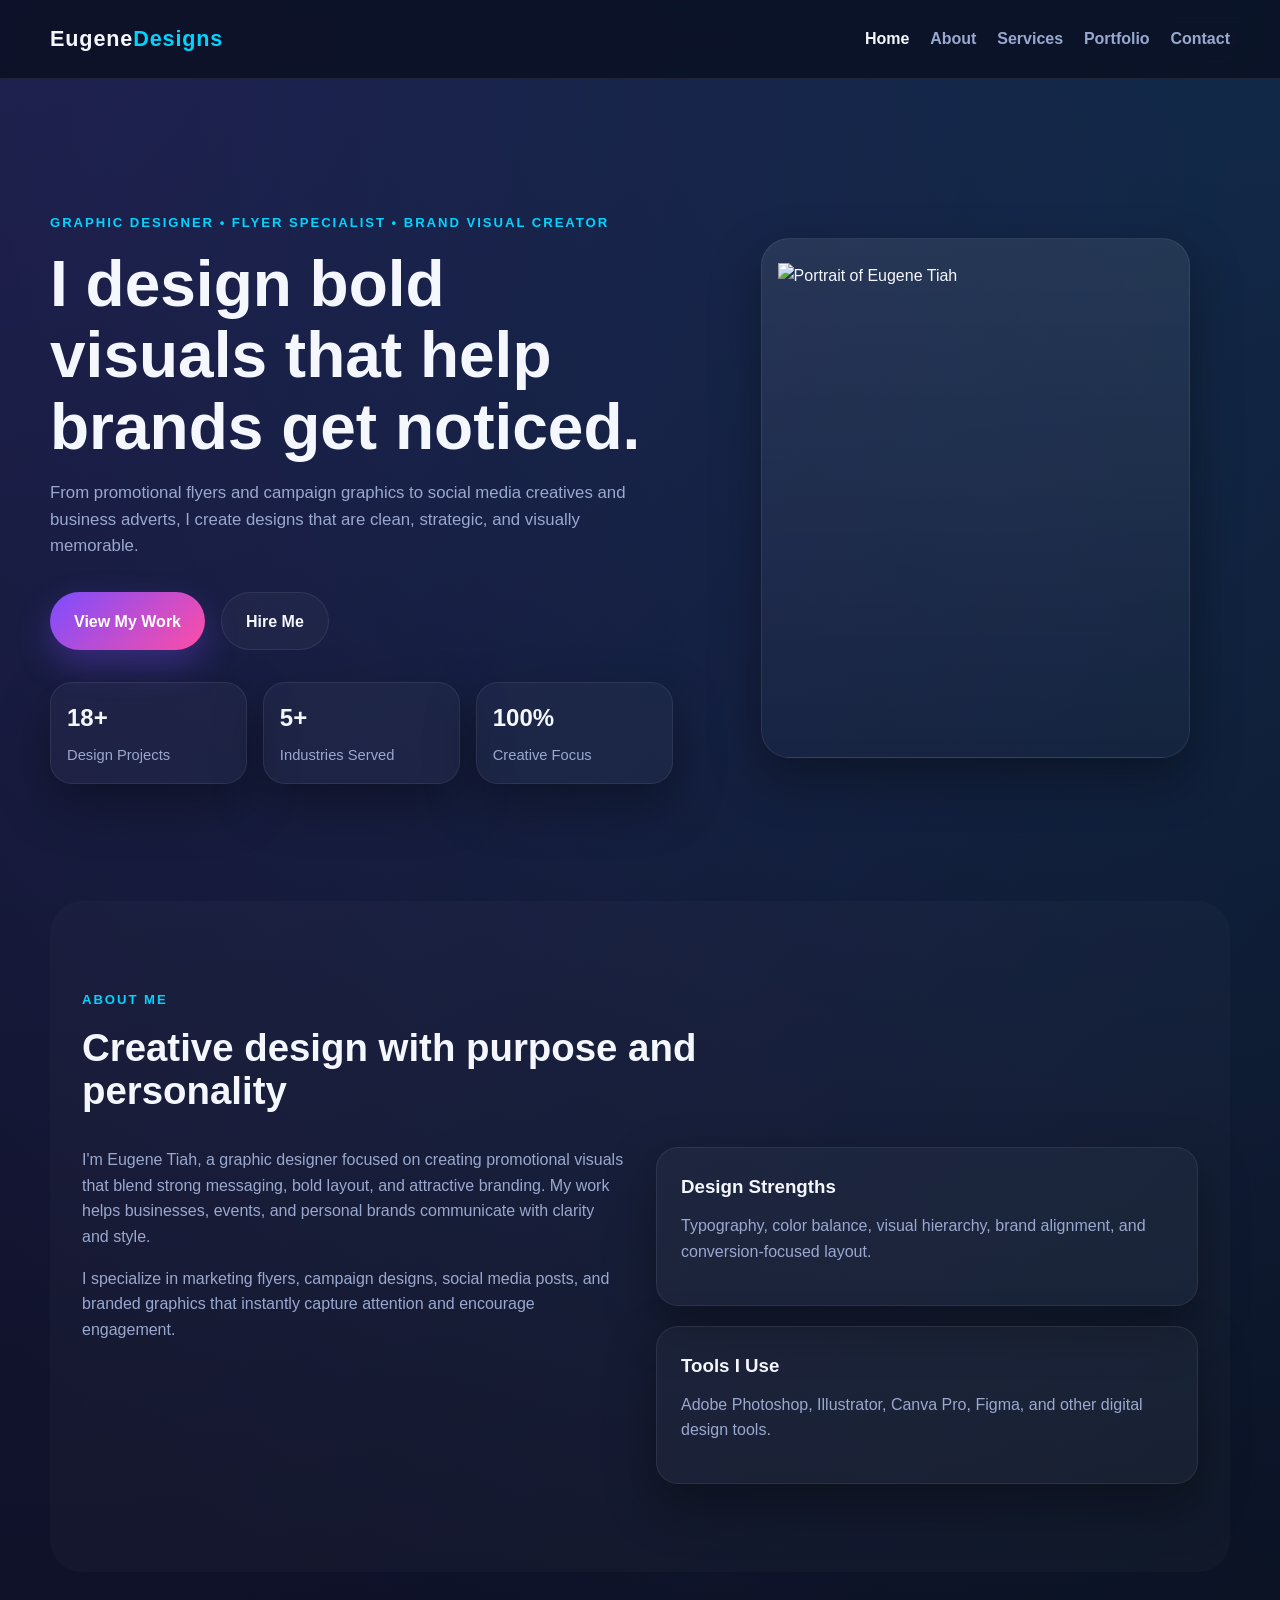
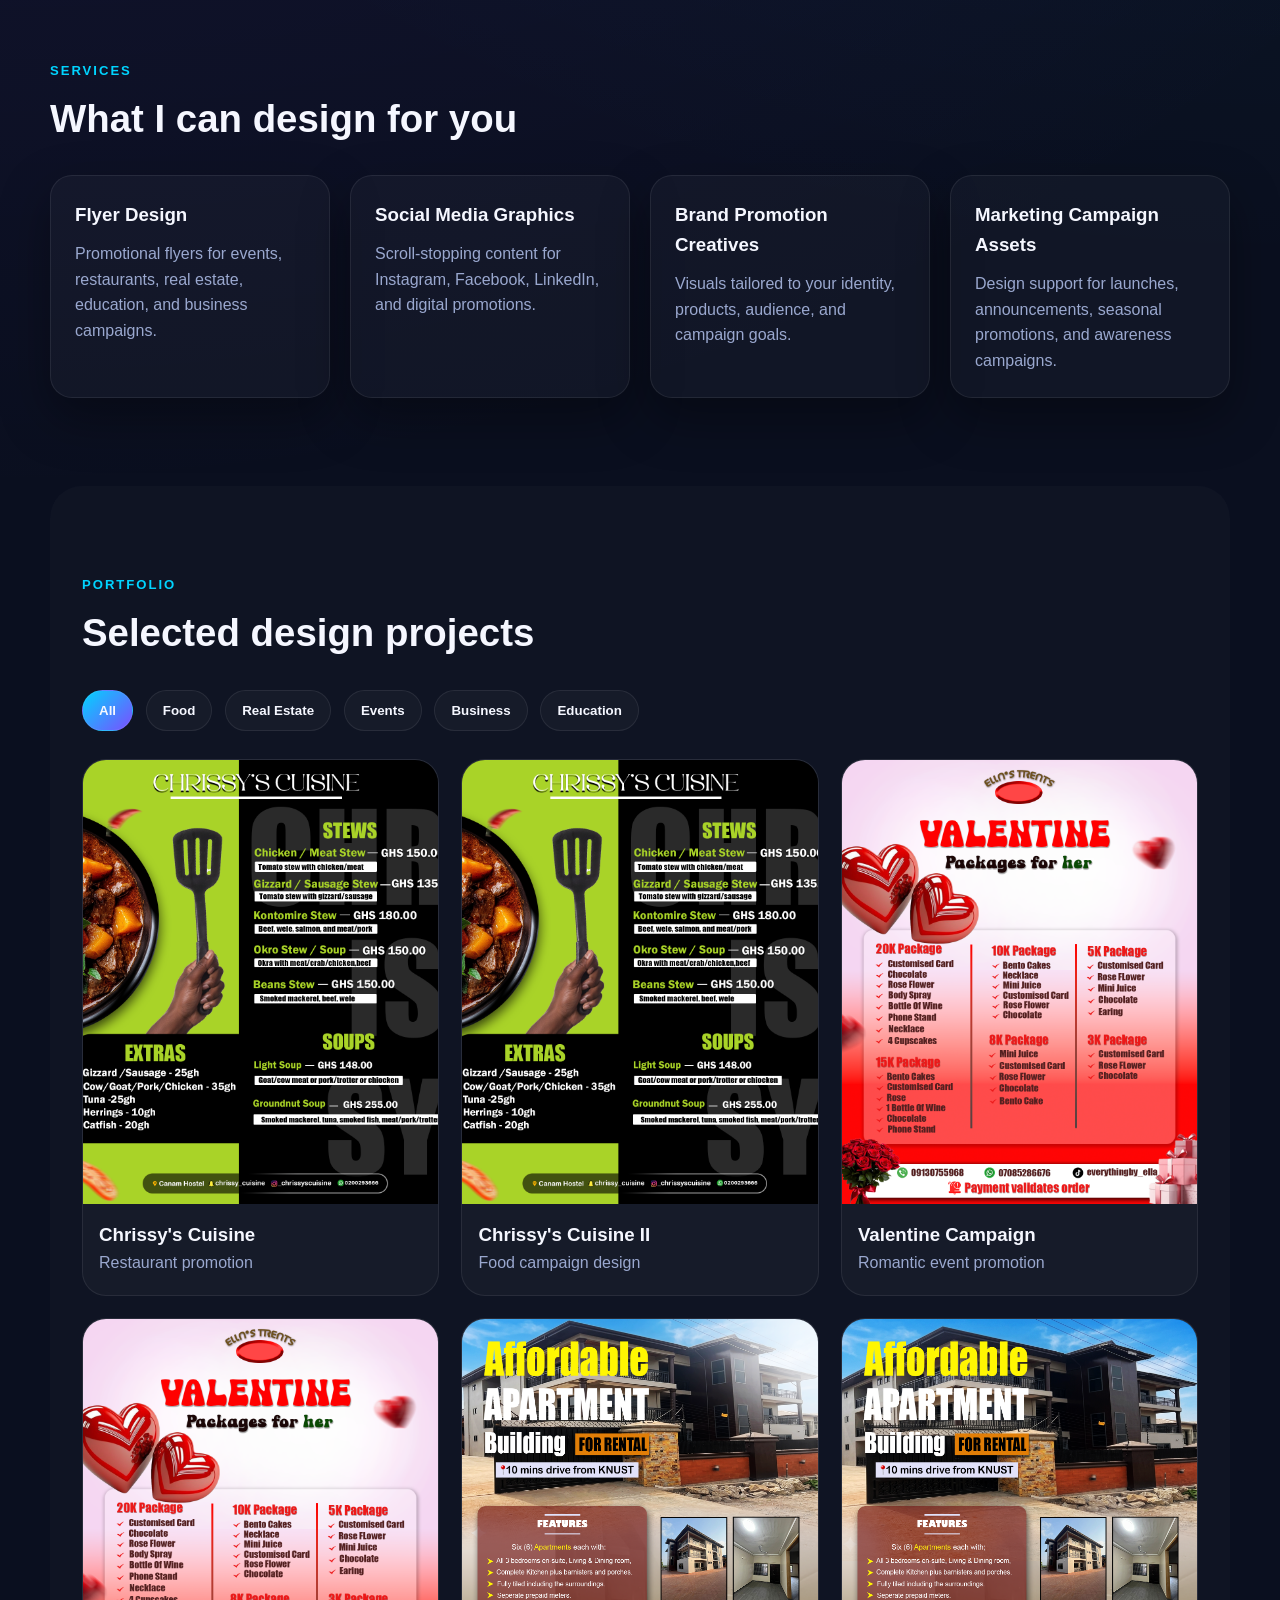
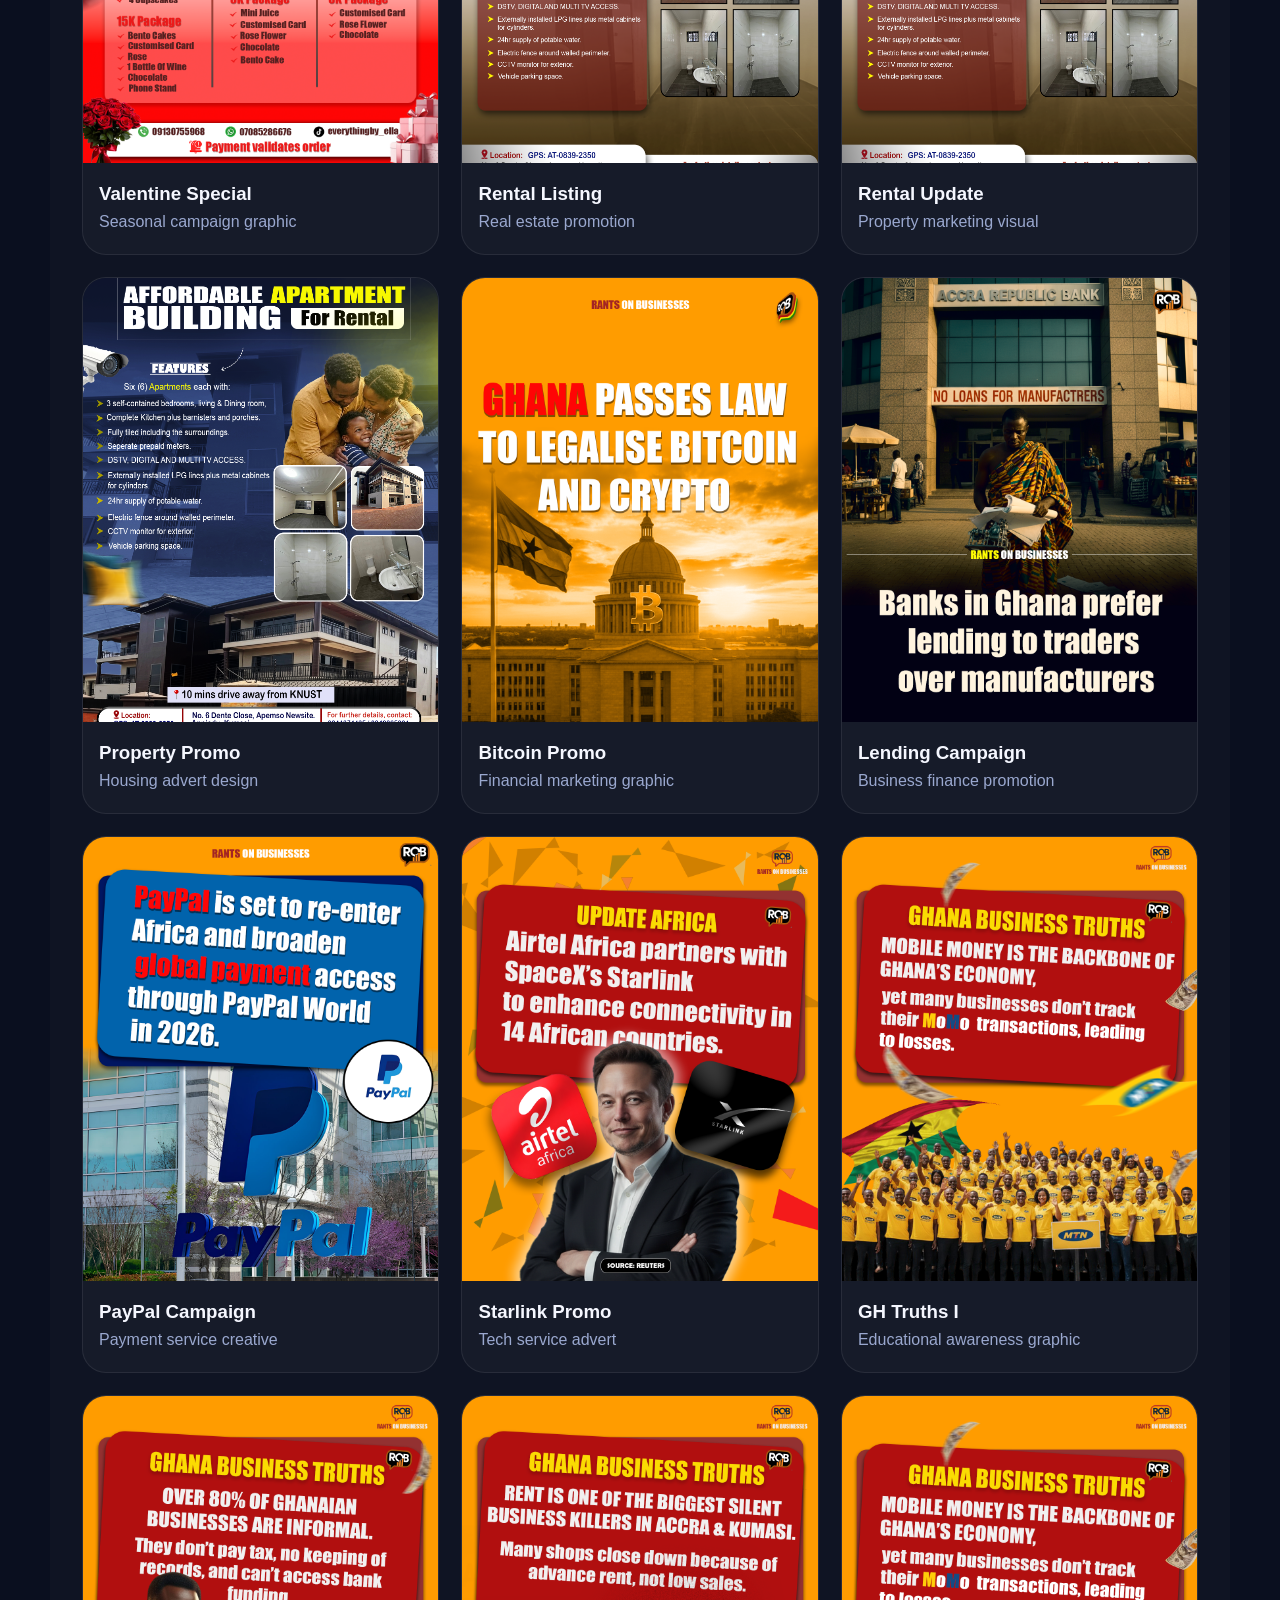
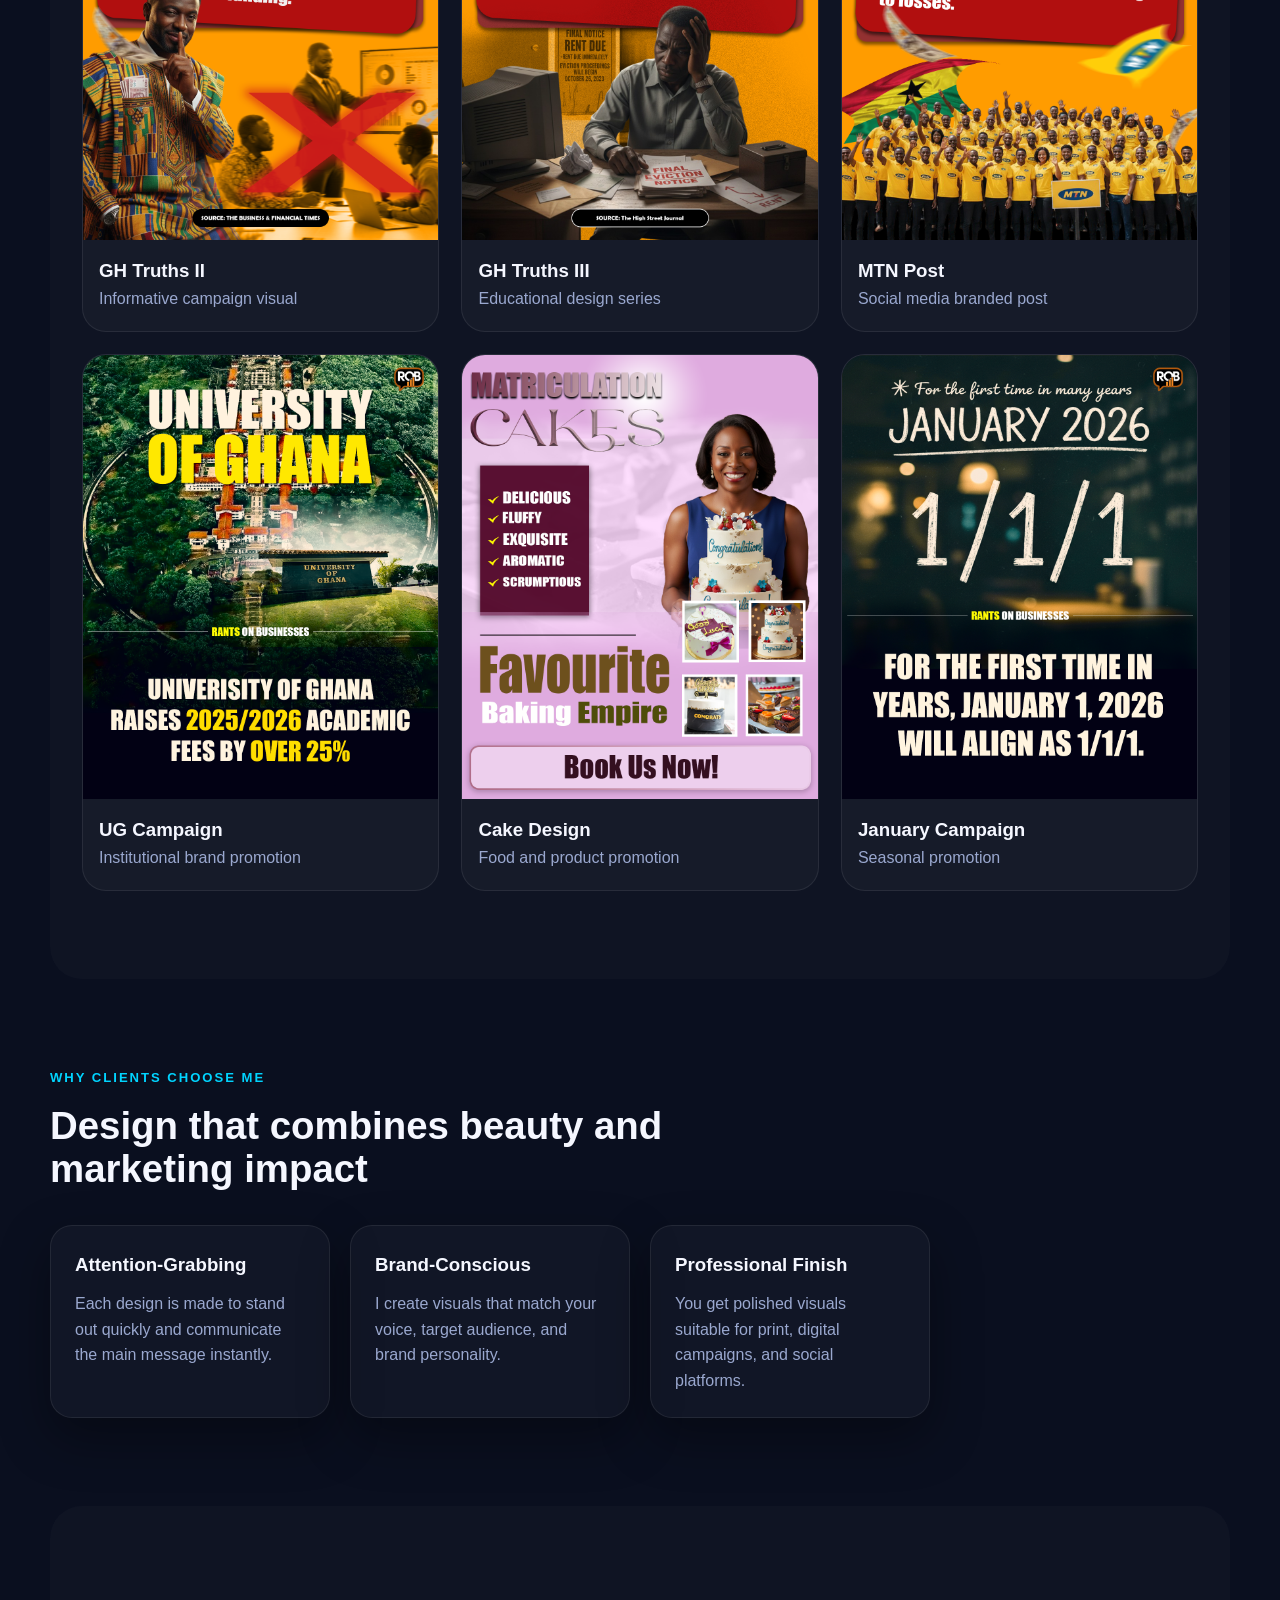
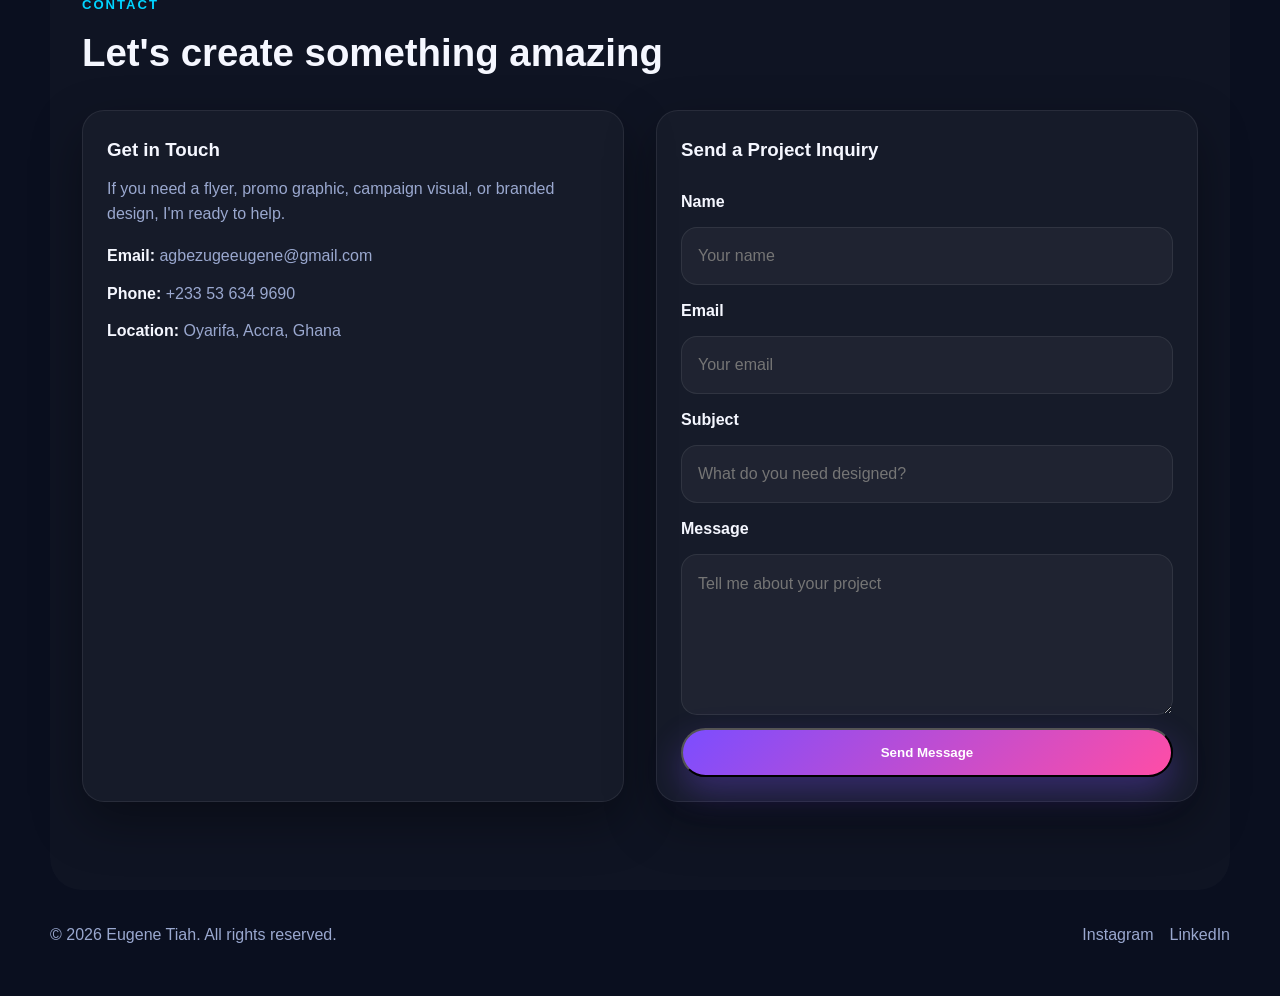
==== commit d0d8ad4d: "Simplify hero image layout" ====
--- a/index.html
+++ b/index.html
@@ -58,12 +58,6 @@
                 <div class="hero-card hero-card-main">
                     <img src="Eugene.png" alt="Portrait of Eugene Tiah">
                 </div>
-                <div class="hero-card hero-card-small top-card">
-                    <img src="Valentine 2.png" alt="Valentine flyer design preview">
-                </div>
-                <div class="hero-card hero-card-small bottom-card">
-                    <img src="Chrissy's Cuisine.png" alt="Restaurant flyer design preview">
-                </div>
             </div>
         </section>
 
--- a/styles.css
+++ b/styles.css
@@ -213,6 +213,9 @@
 .hero-visual {
     position: relative;
     min-height: 560px;
+    display: flex;
+    align-items: center;
+    justify-content: center;
 }
 
 .hero-card {
@@ -231,22 +234,16 @@
 }
 
 .hero-card-main {
-    inset: 30px 50px 30px 60px;
-}
-
-.hero-card-small {
-    width: 180px;
-    height: 220px;
-}
-
-.top-card {
-    top: 0;
-    right: 0;
-}
-
-.bottom-card {
-    left: 0;
-    bottom: 0;
+    inset: 20px 40px 20px 40px;
+    background: linear-gradient(180deg, rgba(255,255,255,0.08), rgba(255,255,255,0.02));
+}
+
+.hero-card-main img {
+    object-fit: contain;
+    object-position: center top;
+    width: 100%;
+    height: 100%;
+    padding: 1.5rem 1rem 0;
 }
 
 .section {
@@ -526,12 +523,7 @@
     }
 
     .hero-card-main {
-        inset: 20px 20px 20px 20px;
-    }
-
-    .hero-card-small {
-        width: 120px;
-        height: 150px;
+        inset: 10px;
     }
 
     .section-dark {
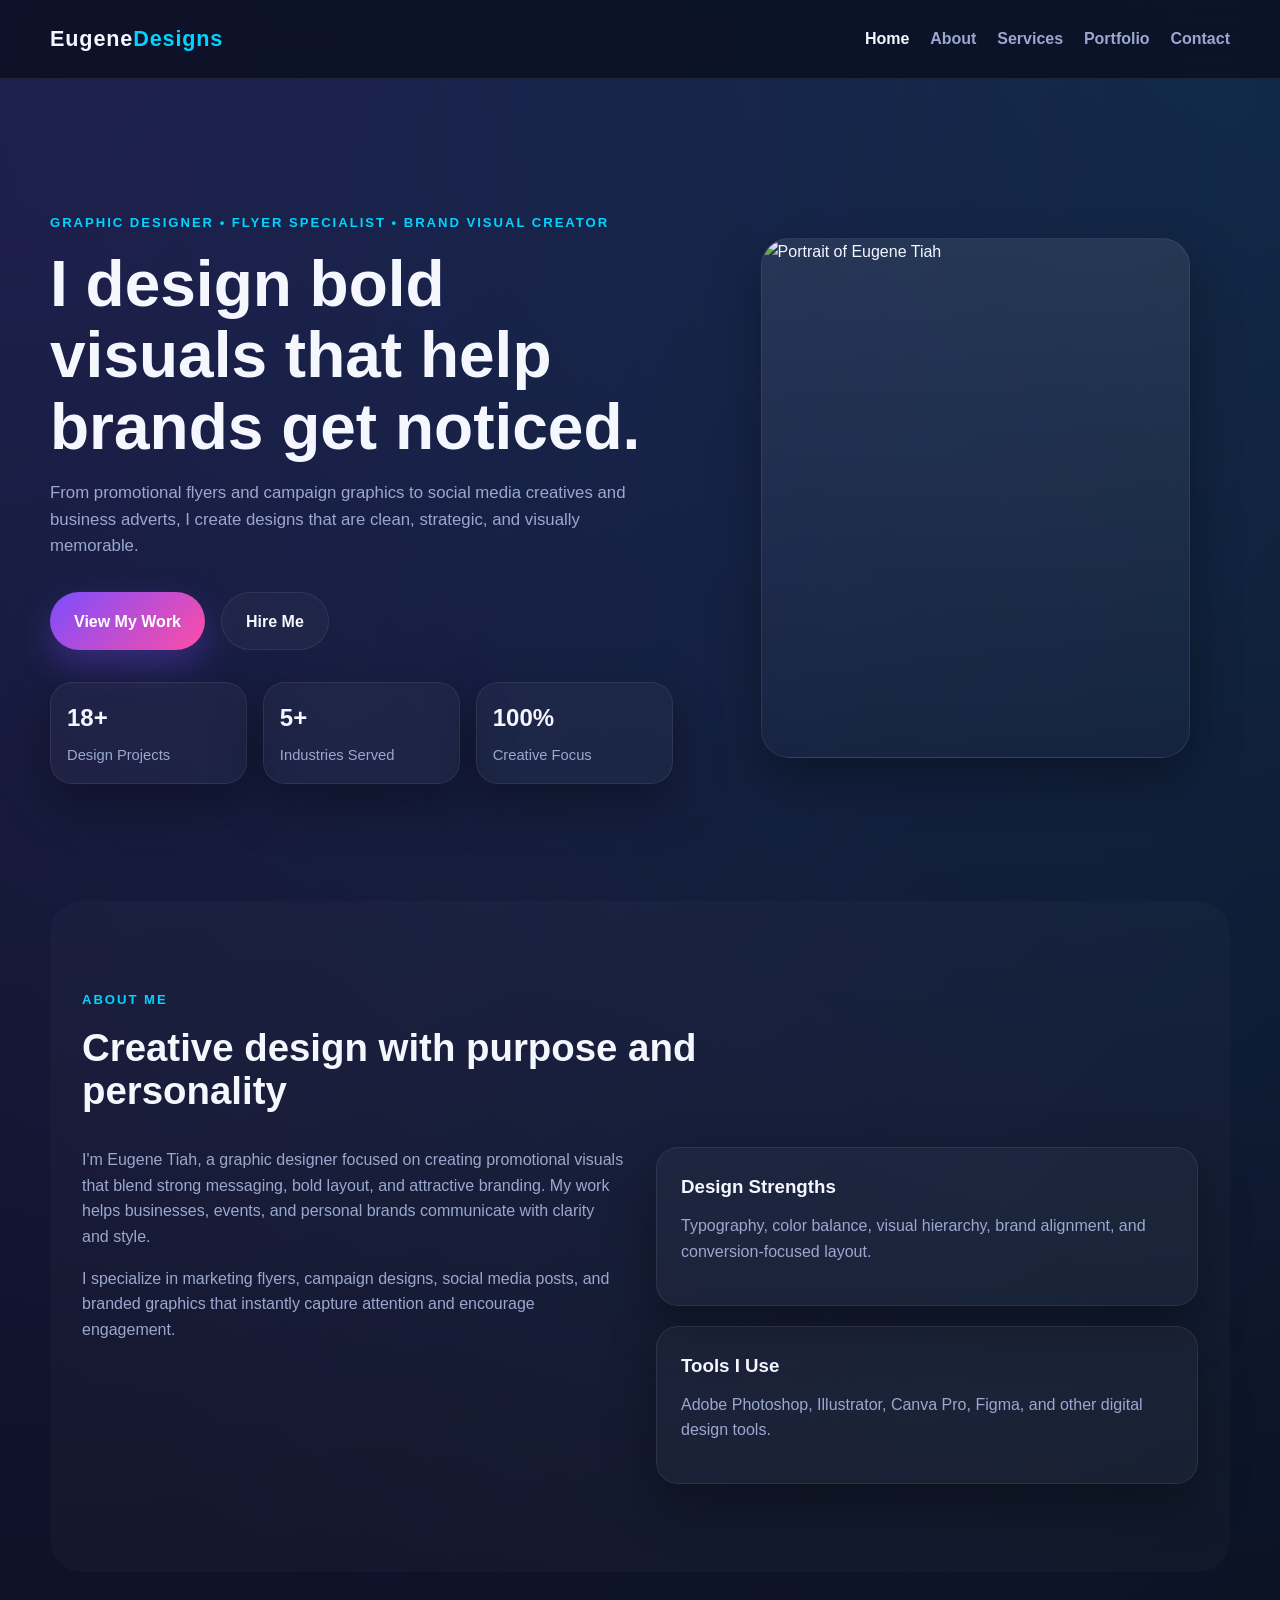
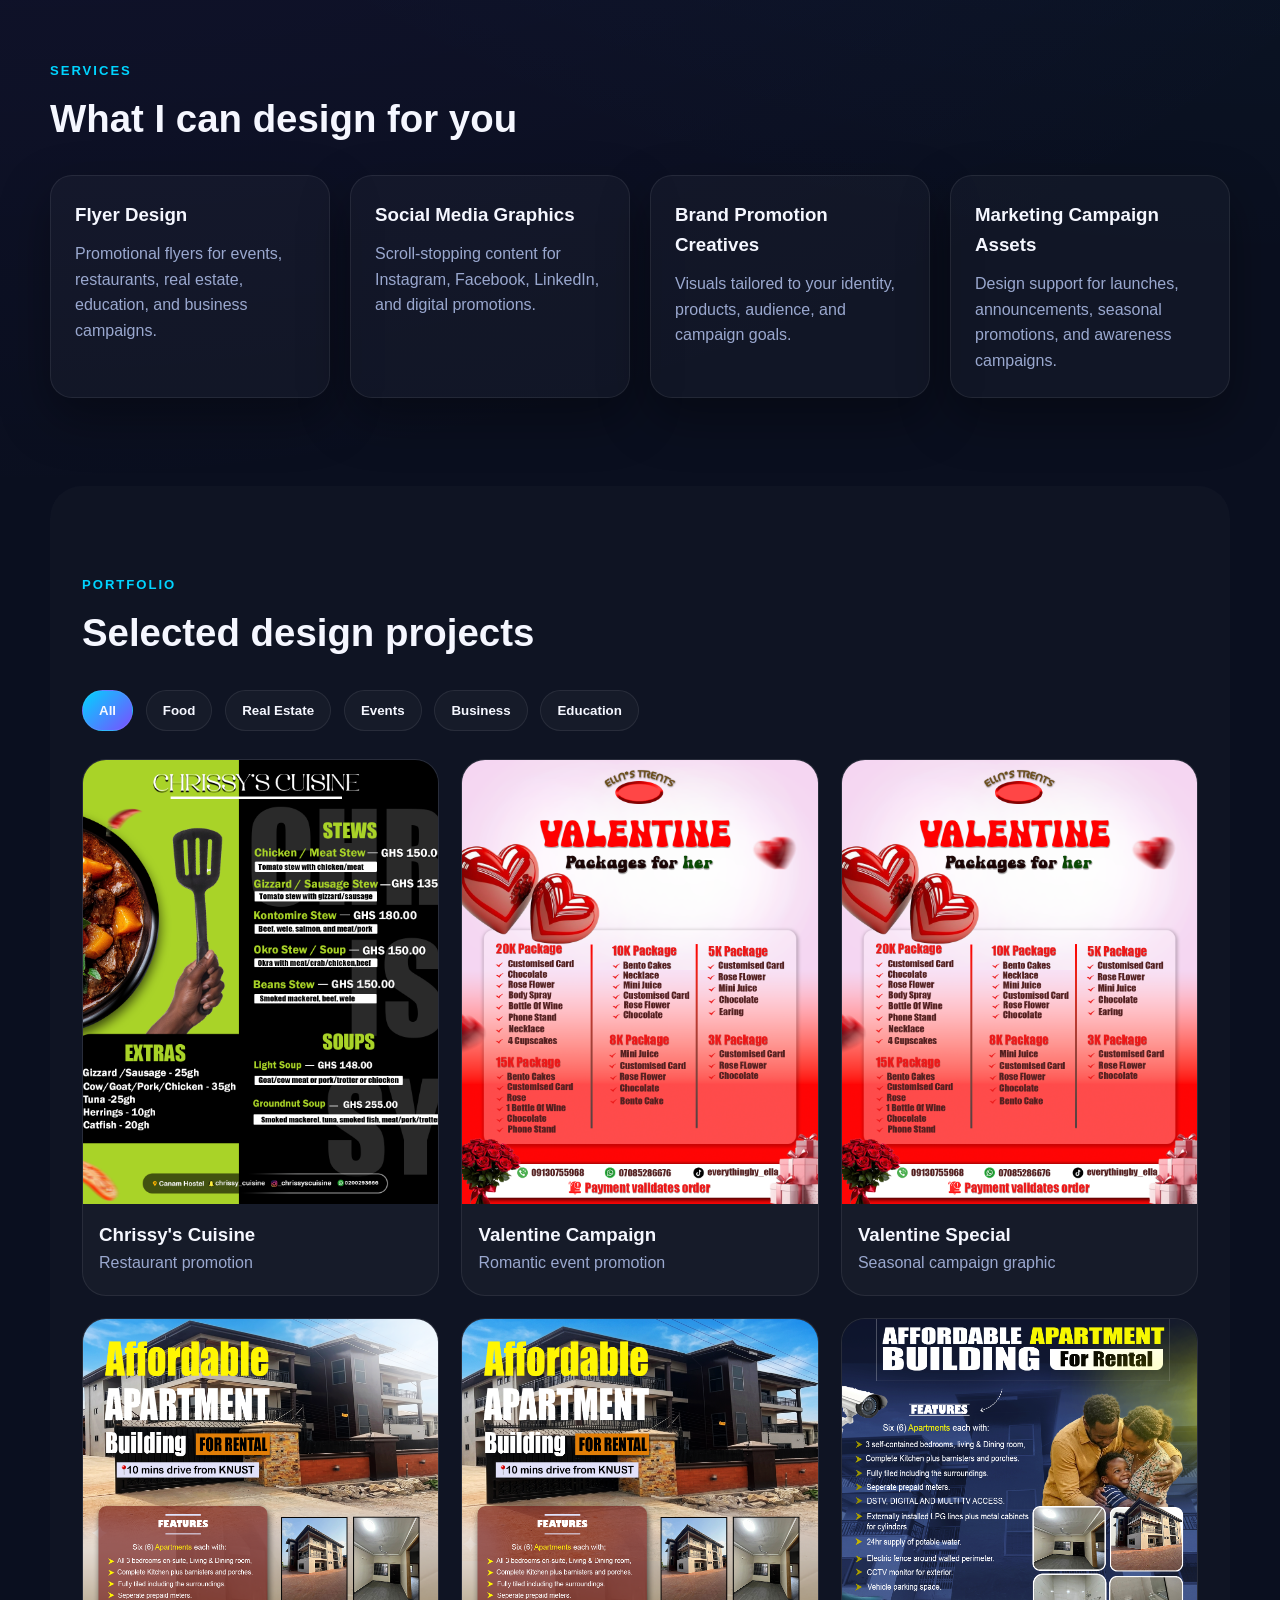
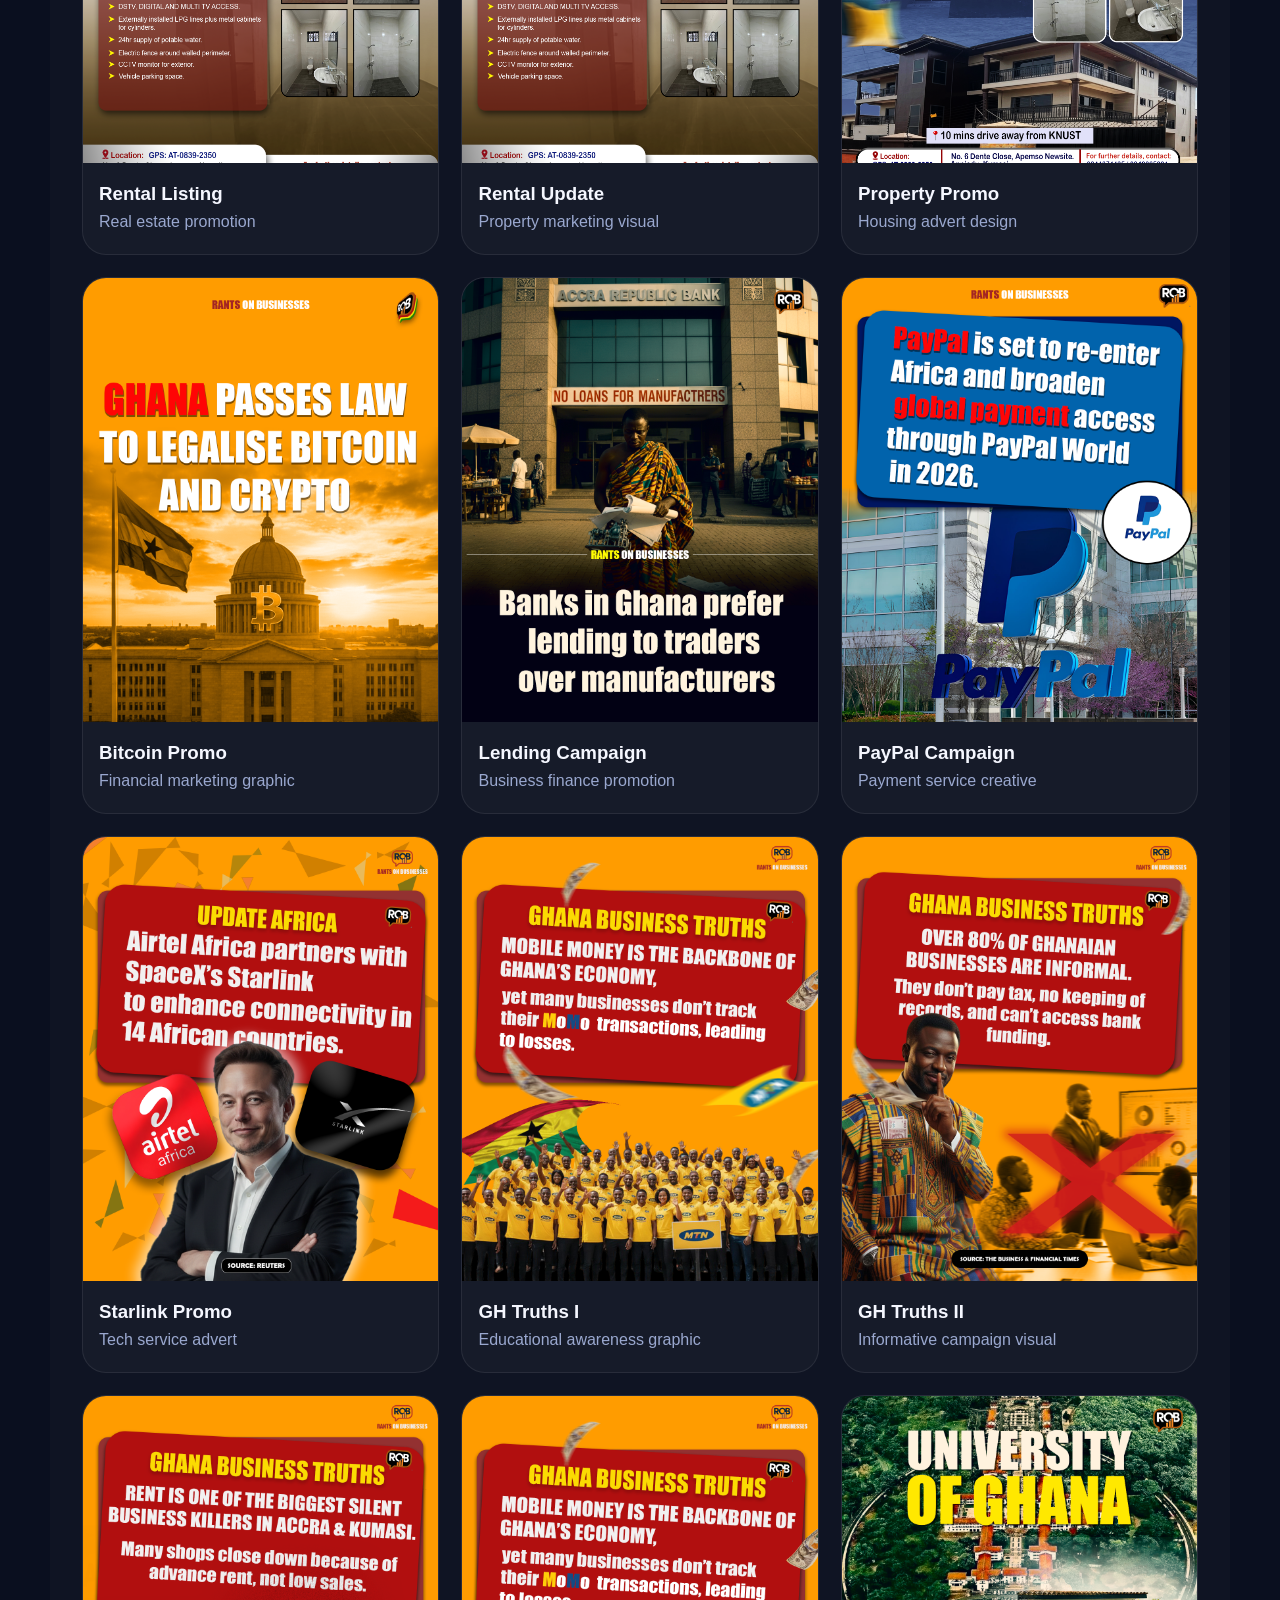
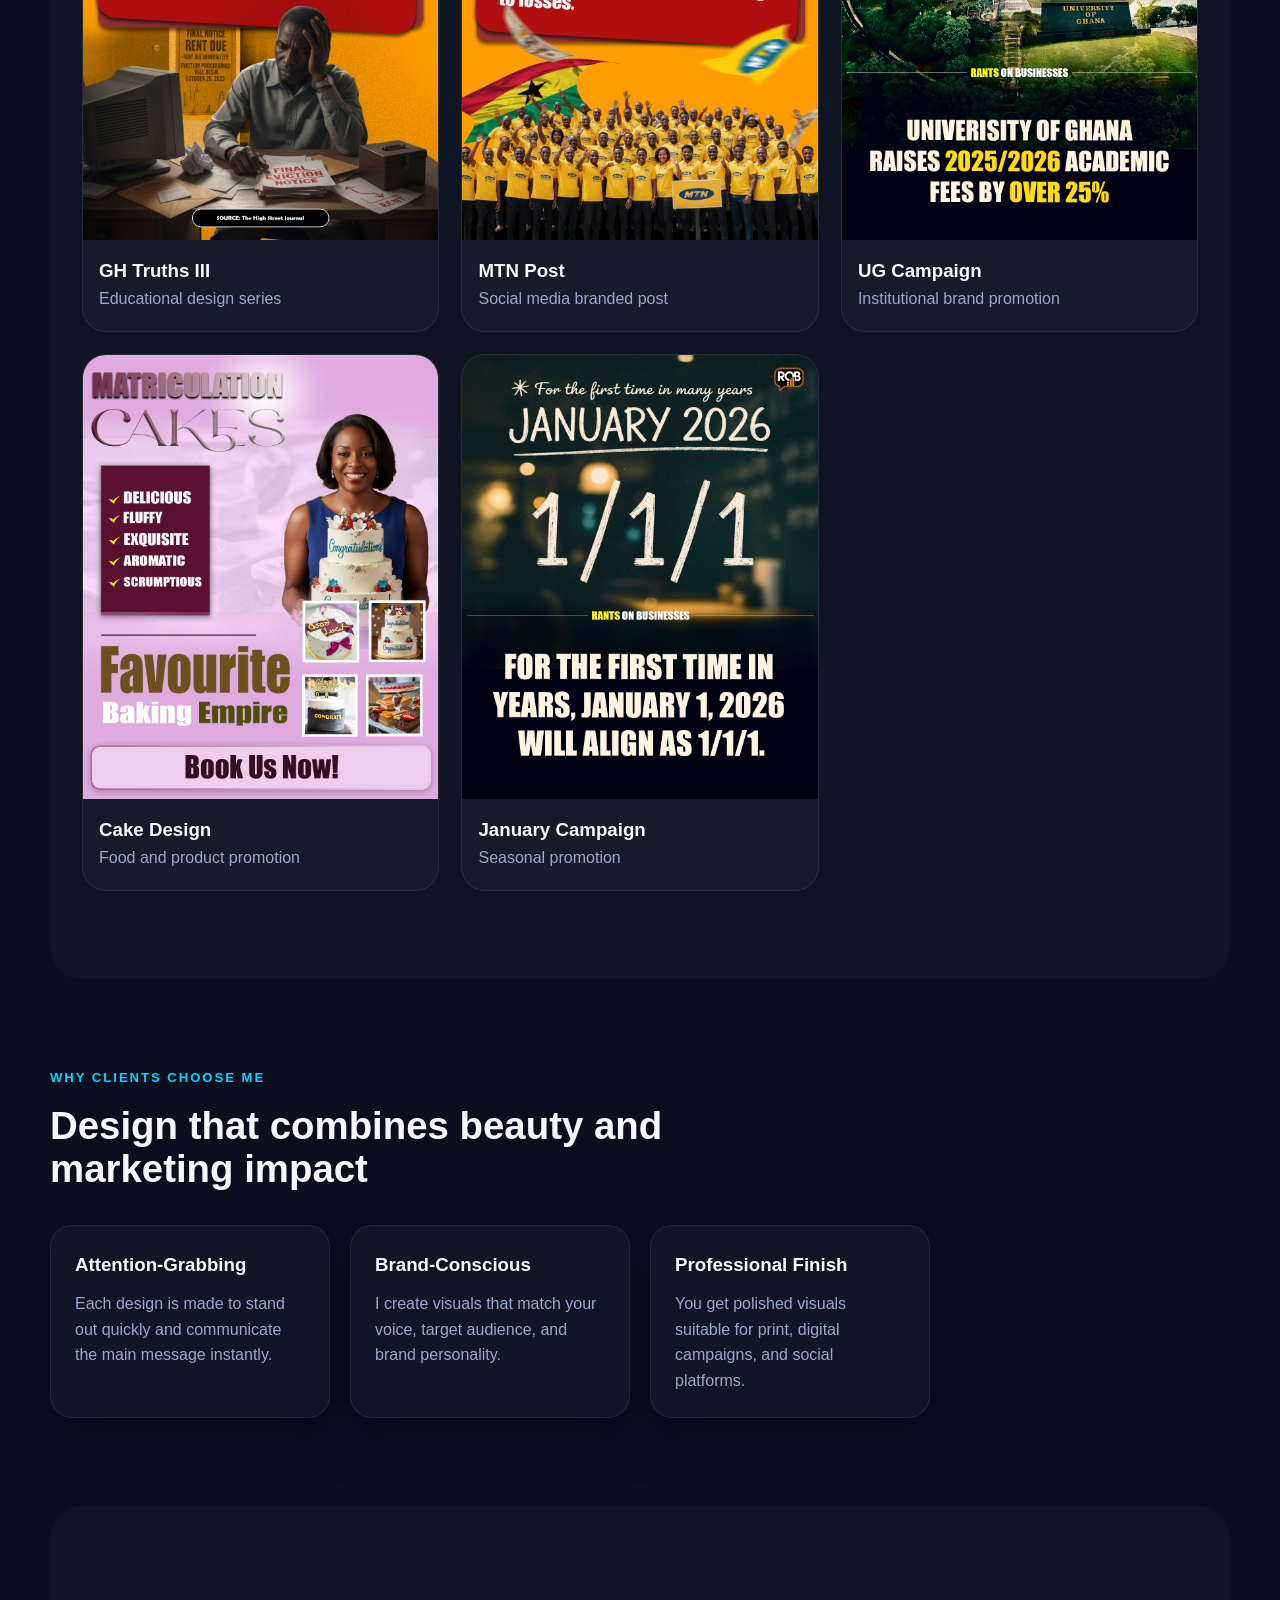
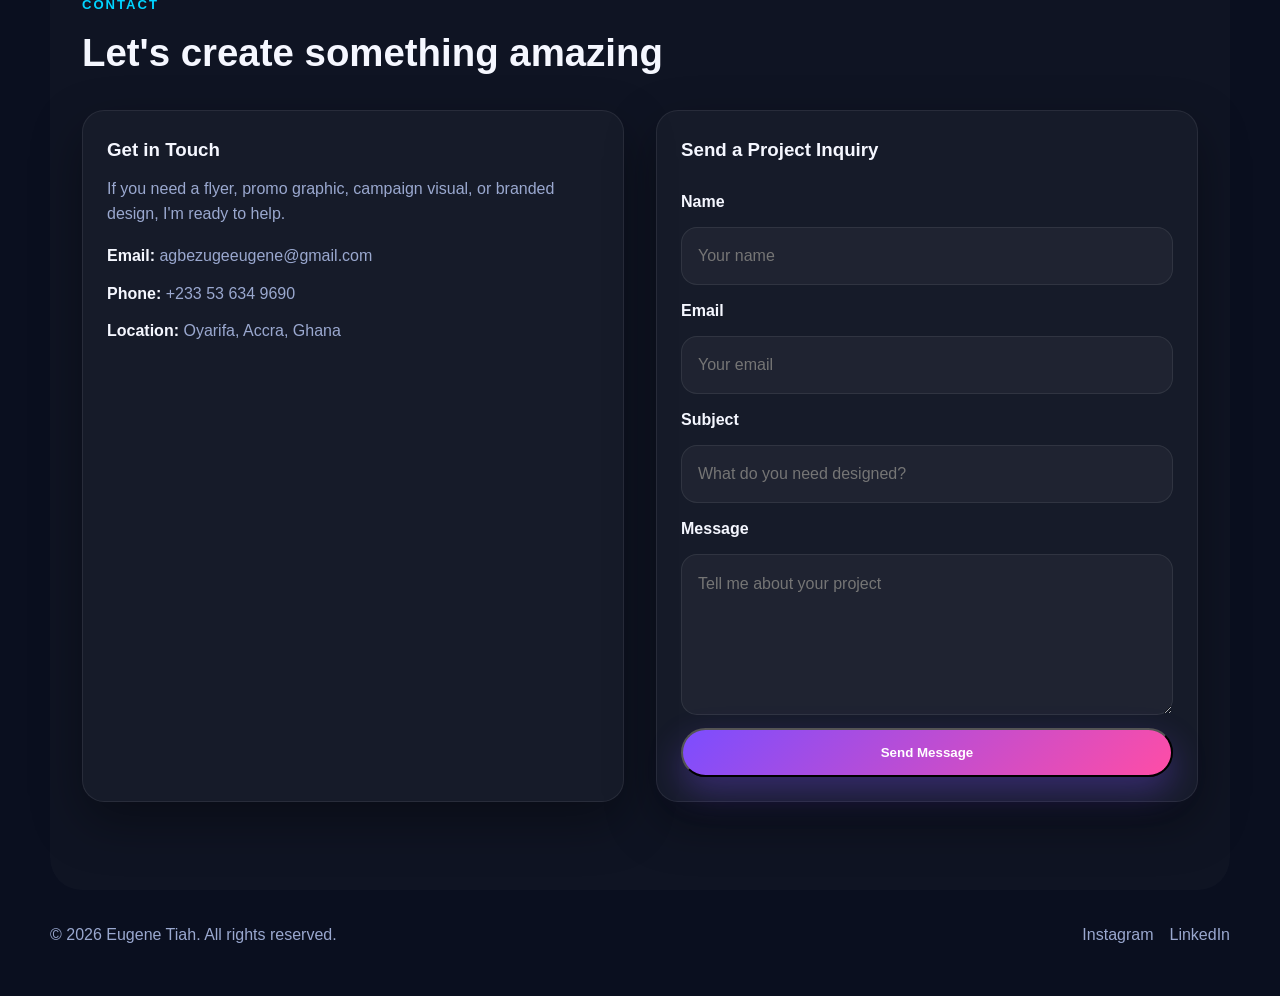
==== commit be0103da: "Remove duplicate Chrissy cuisine item" ====
--- a/index.html
+++ b/index.html
@@ -136,10 +136,6 @@
                     <img src="Chrissy's Cuisine.png" alt="Chrissy's Cuisine flyer">
                     <div class="portfolio-copy"><h3>Chrissy's Cuisine</h3><p>Restaurant promotion</p></div>
                 </article>
-                <article class="portfolio-item" data-category="food">
-                    <img src="Chrissy's Cuisine.png" alt="Chrissy's Cuisine flyer variation">
-                    <div class="portfolio-copy"><h3>Chrissy's Cuisine II</h3><p>Food campaign design</p></div>
-                </article>
                 <article class="portfolio-item" data-category="event">
                     <img src="Valentine 2.png" alt="Valentine campaign design">
                     <div class="portfolio-copy"><h3>Valentine Campaign</h3><p>Romantic event promotion</p></div>
--- a/styles.css
+++ b/styles.css
@@ -239,11 +239,11 @@
 }
 
 .hero-card-main img {
-    object-fit: contain;
-    object-position: center top;
+    object-fit: cover;
+    object-position: center 18%;
     width: 100%;
     height: 100%;
-    padding: 1.5rem 1rem 0;
+    padding: 0;
 }
 
 .section {
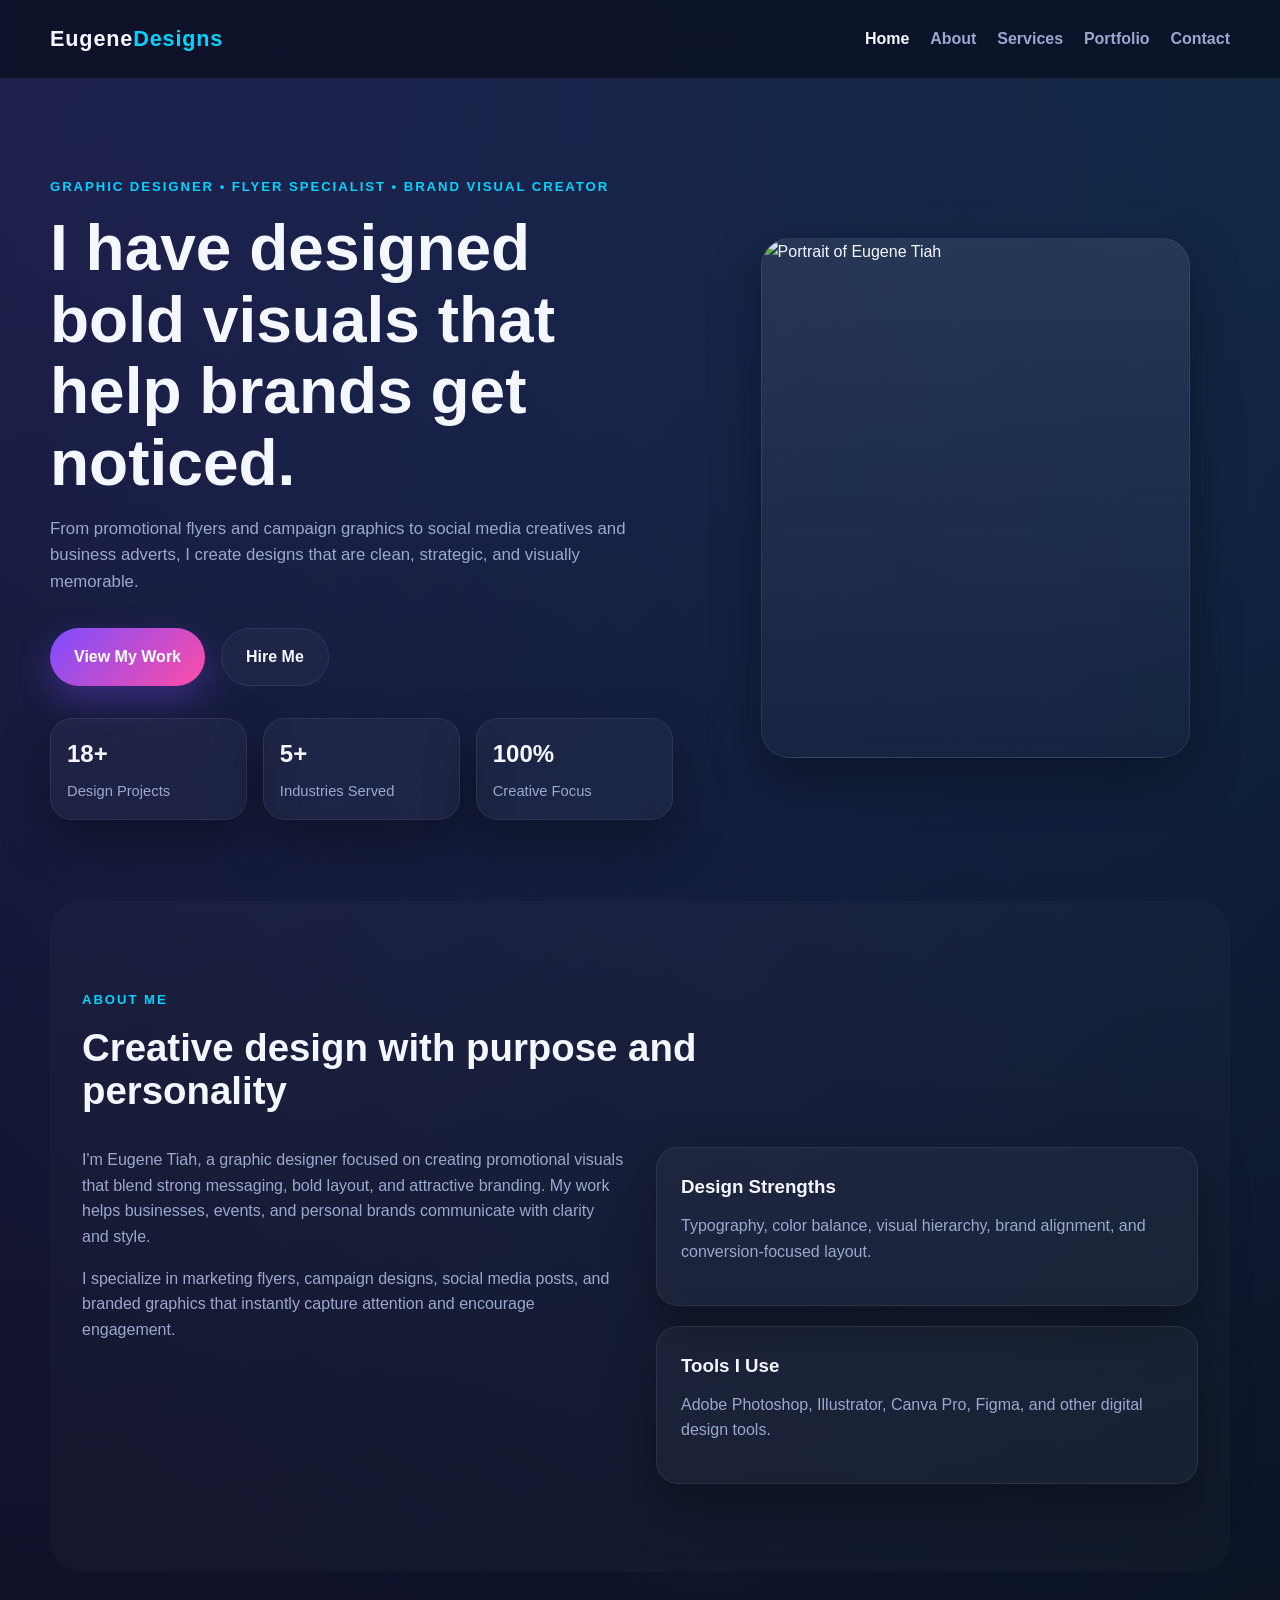
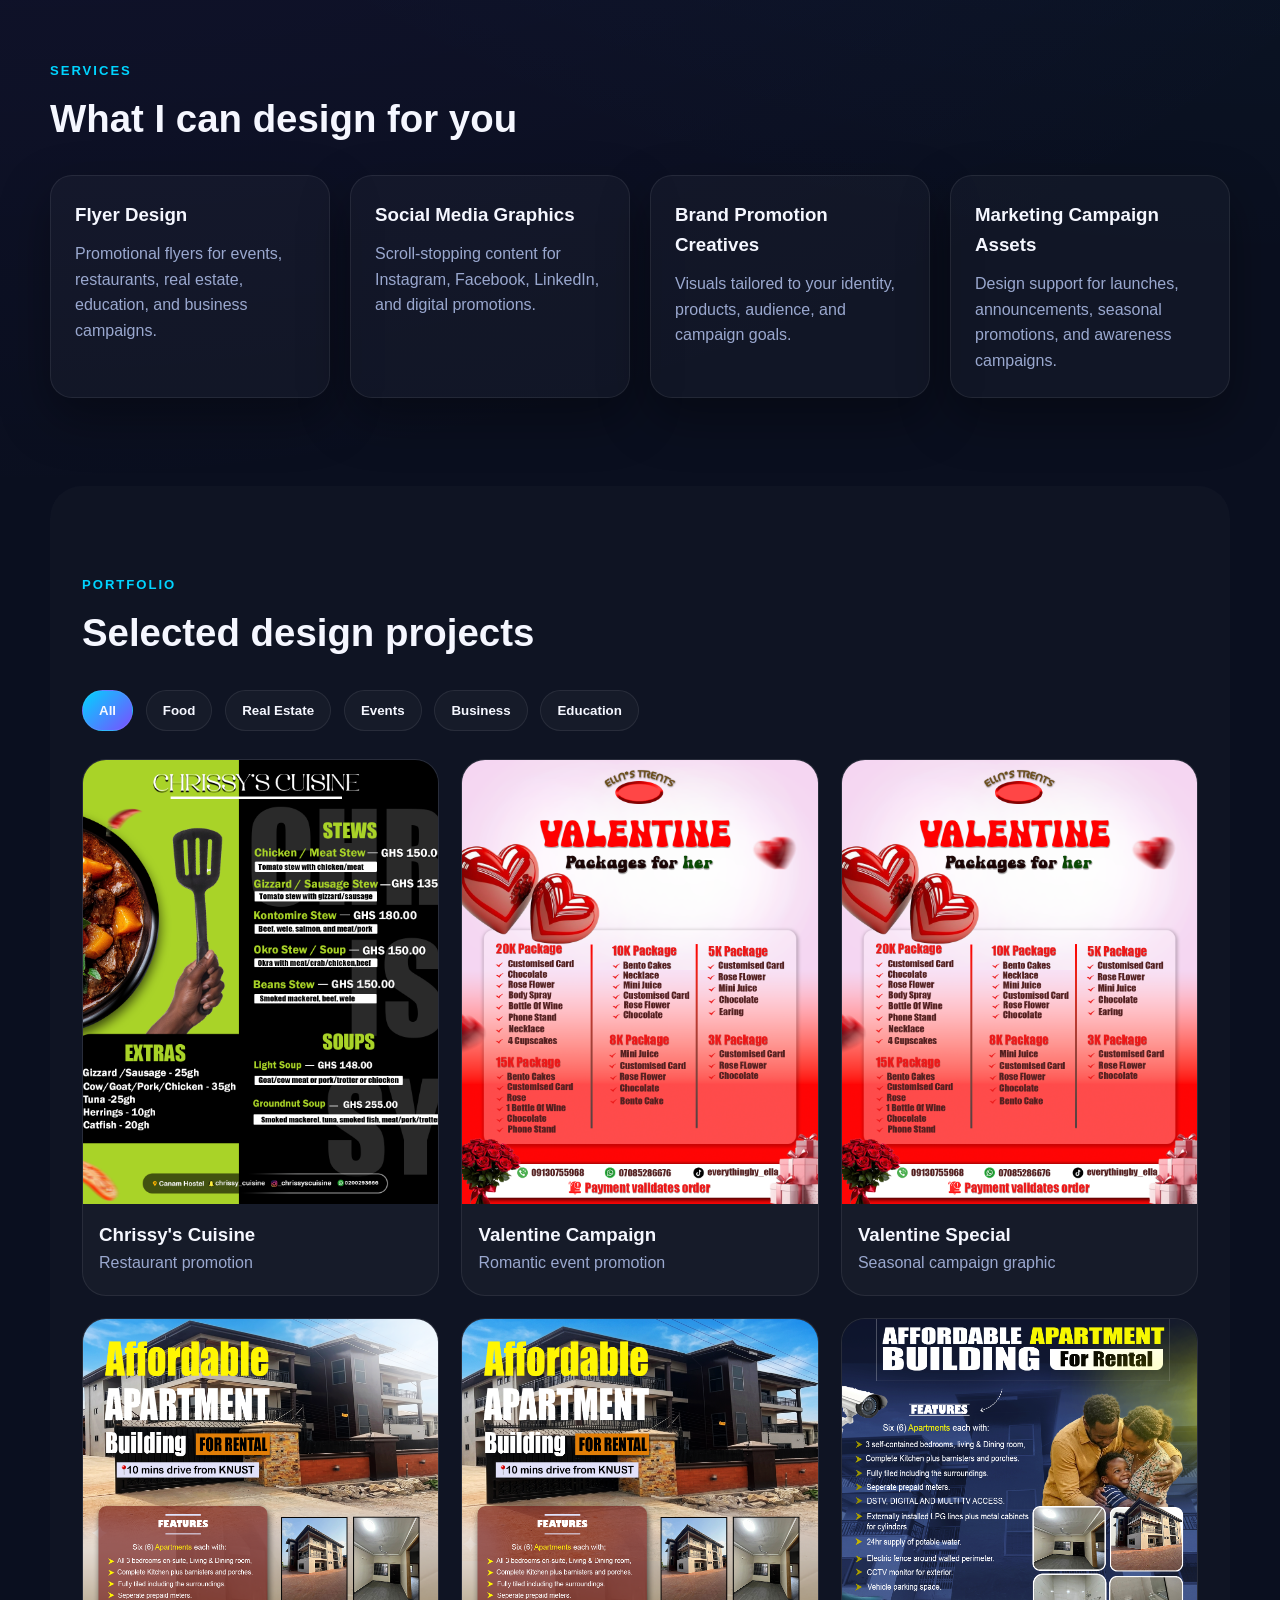
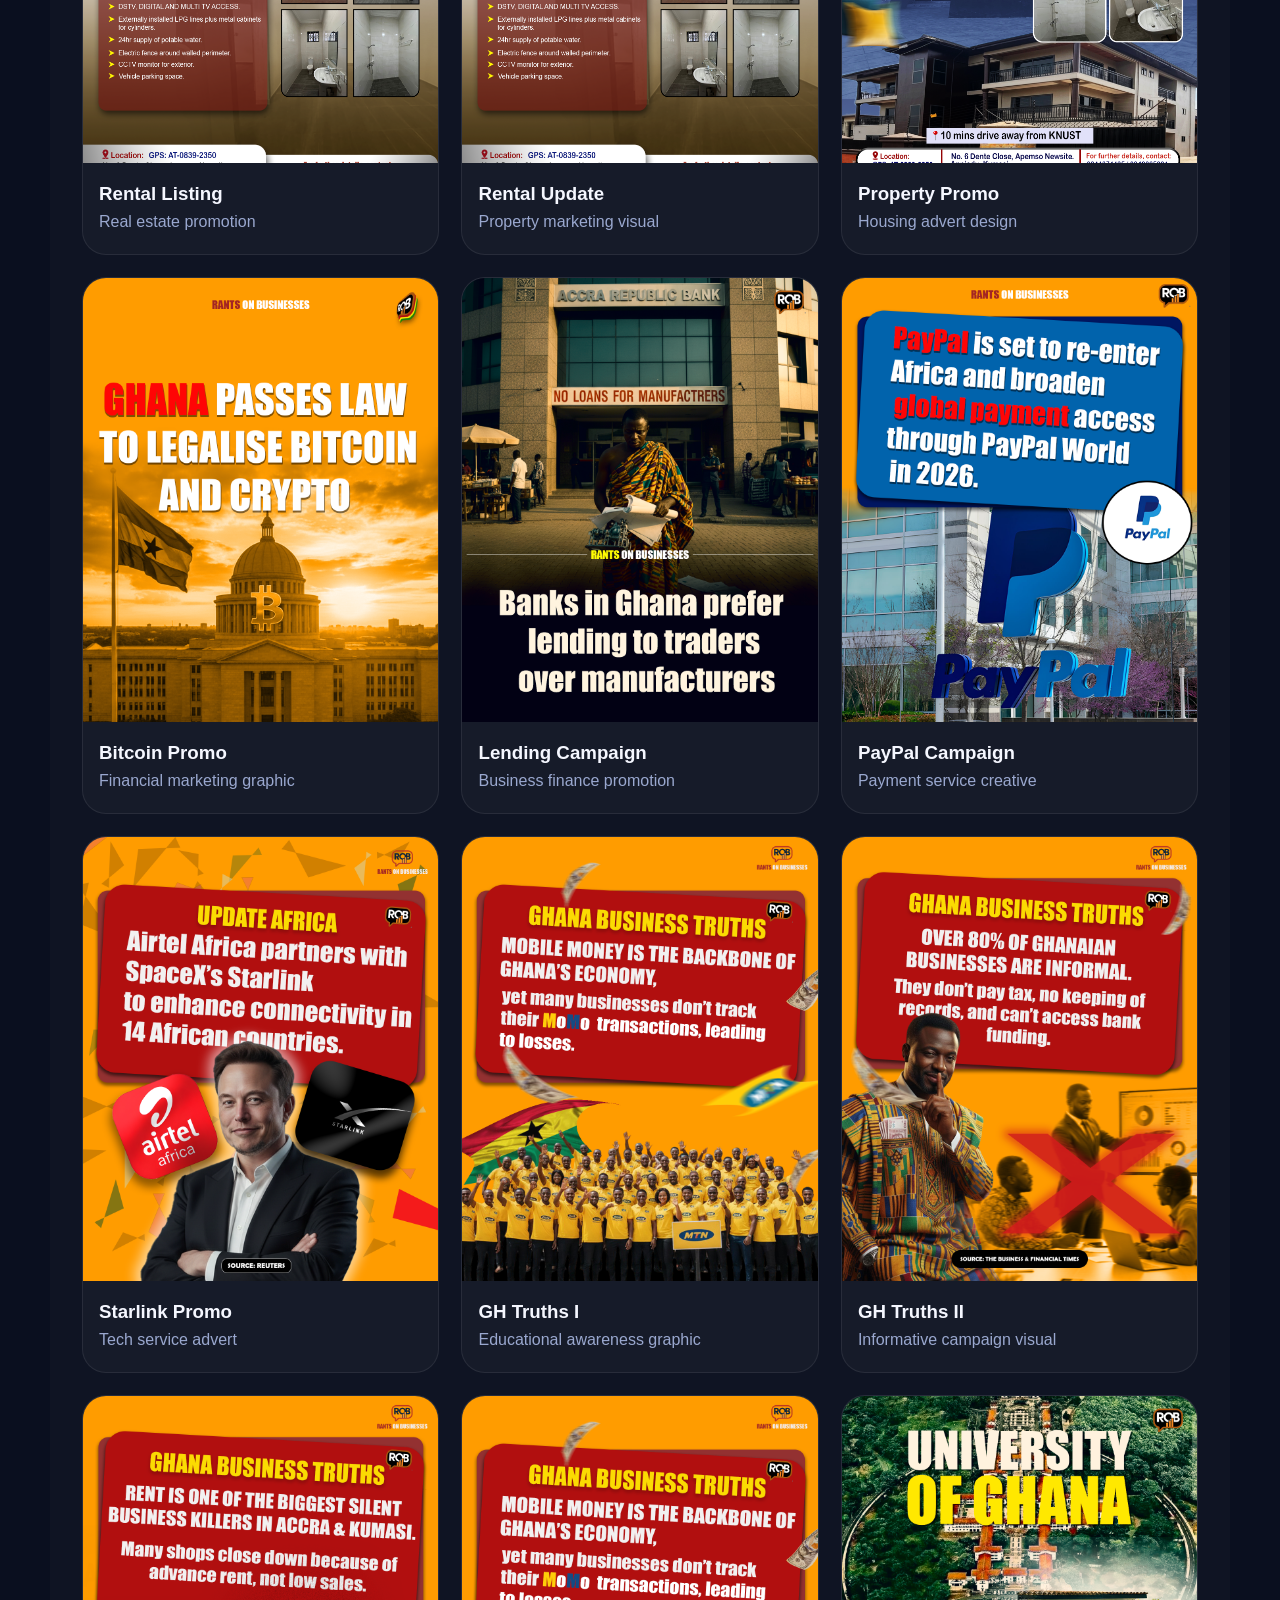
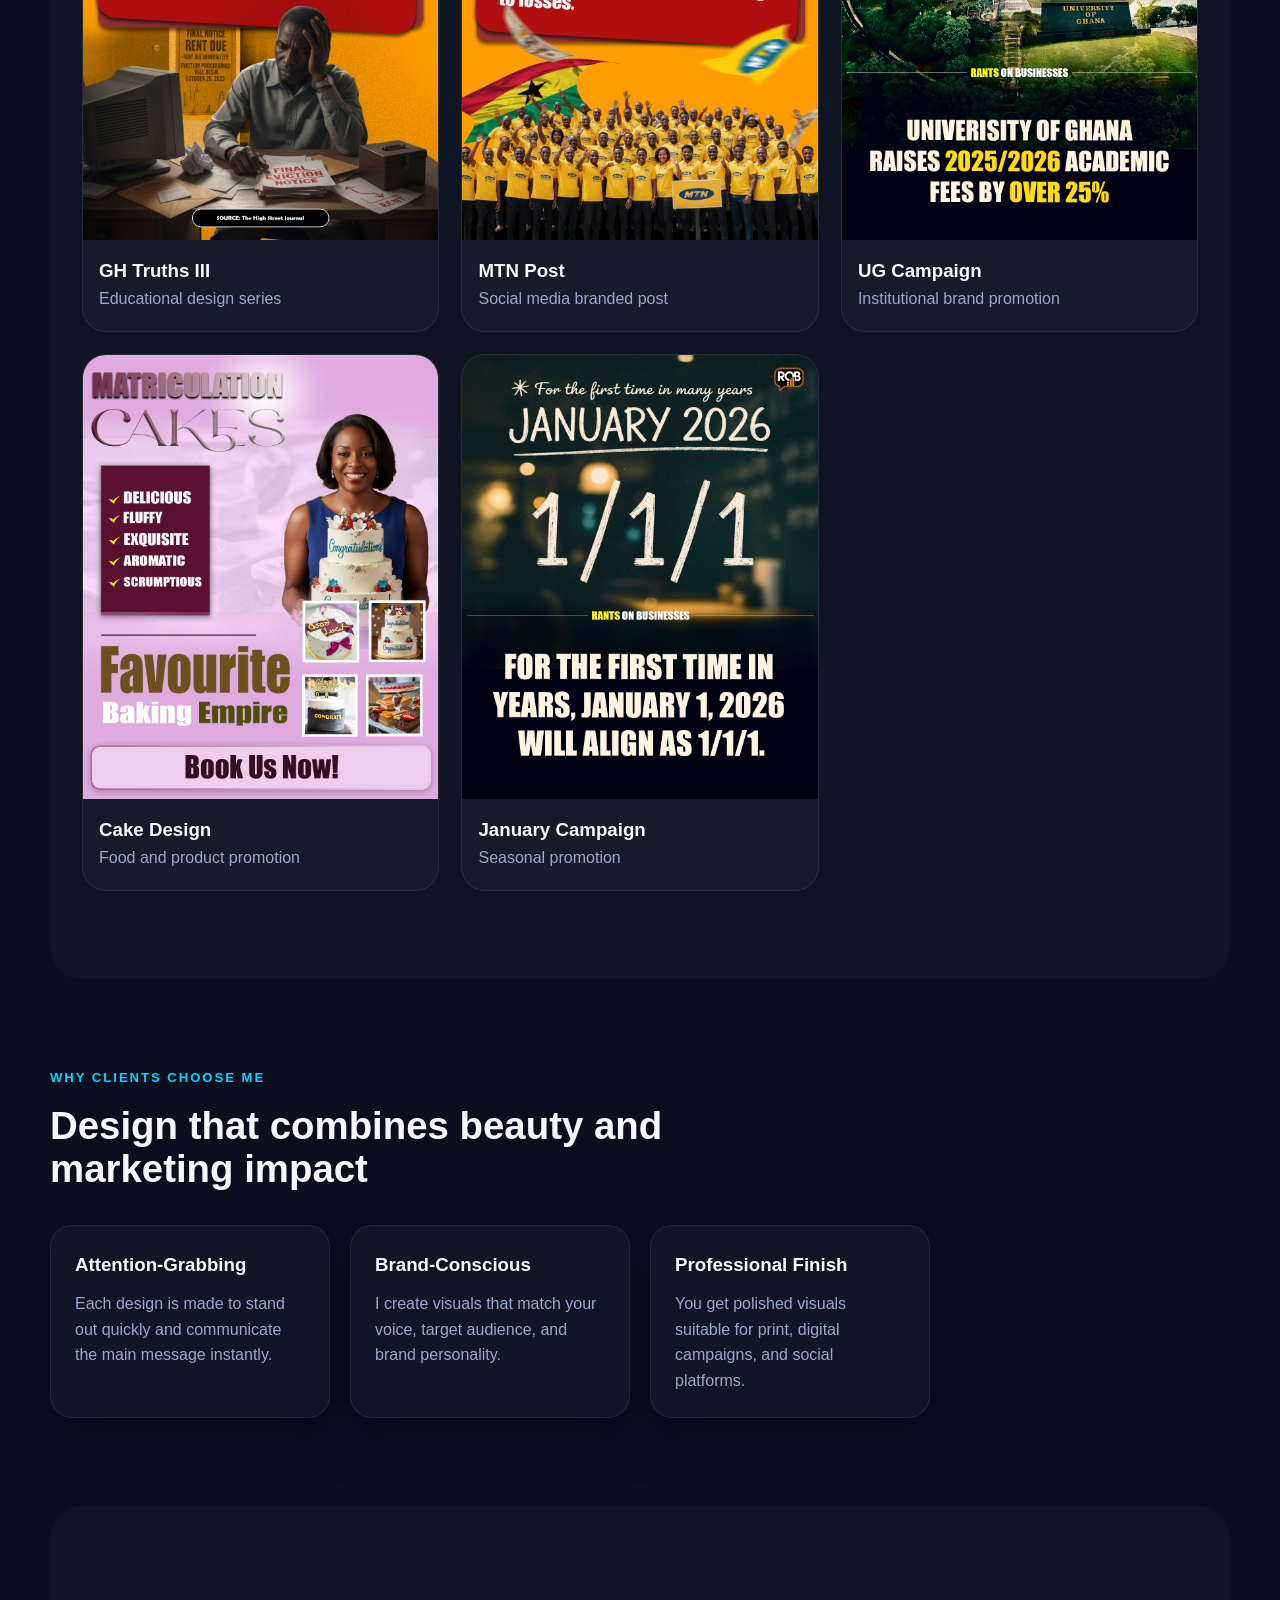
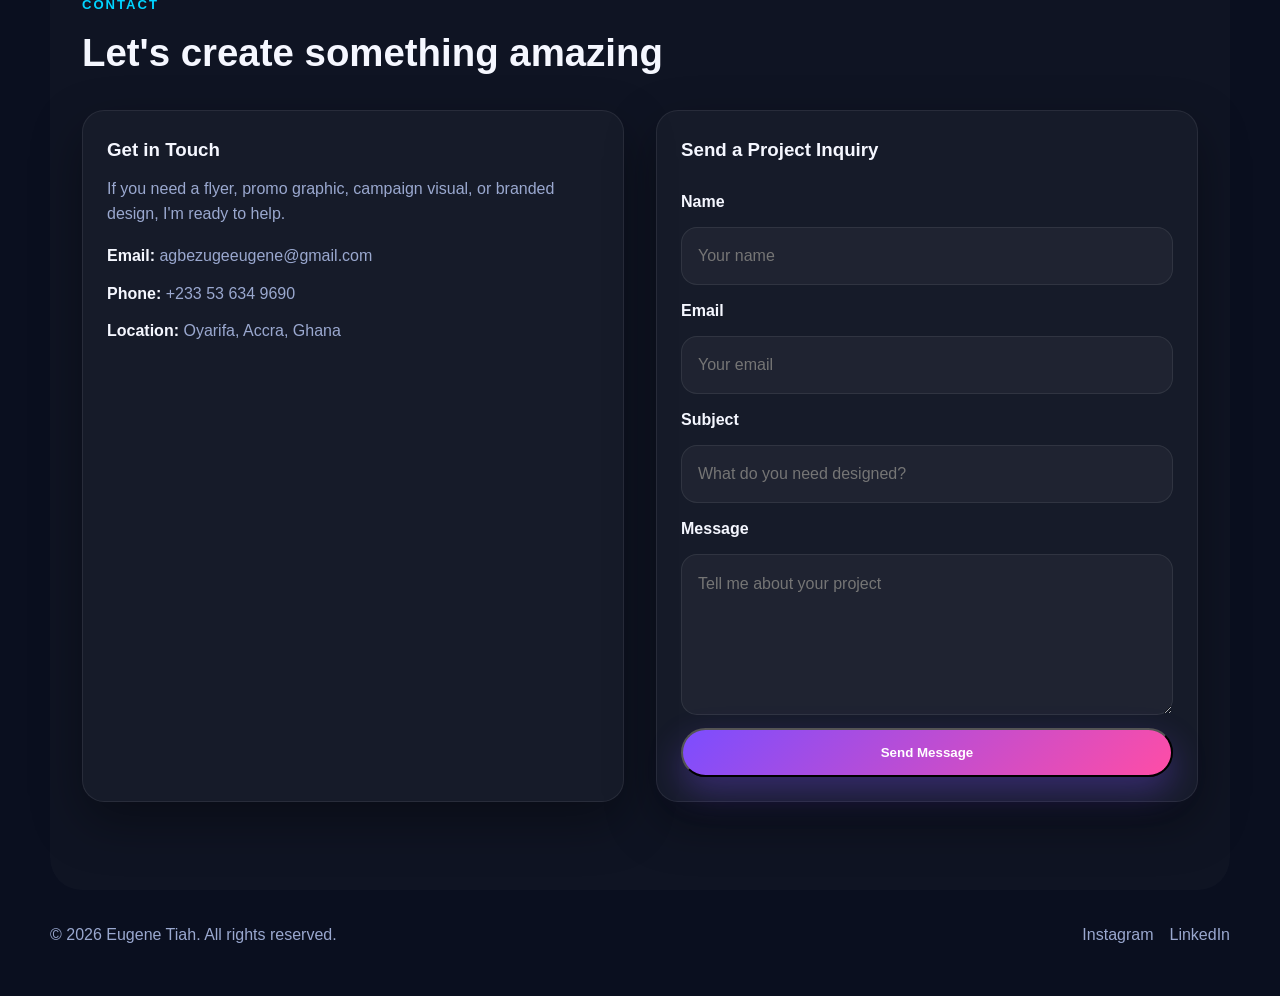
==== commit b5990de3: "Update hero headline wording" ====
--- a/index.html
+++ b/index.html
@@ -30,7 +30,7 @@
         <section id="home" class="hero">
             <div class="hero-text">
                 <p class="eyebrow">Graphic Designer • Flyer Specialist • Brand Visual Creator</p>
-                <h1>I design bold visuals that help brands get noticed.</h1>
+                <h1>I have designed bold visuals that help brands get noticed.</h1>
                 <p class="hero-description">
                     From promotional flyers and campaign graphics to social media creatives and business adverts,
                     I create designs that are clean, strategic, and visually memorable.
